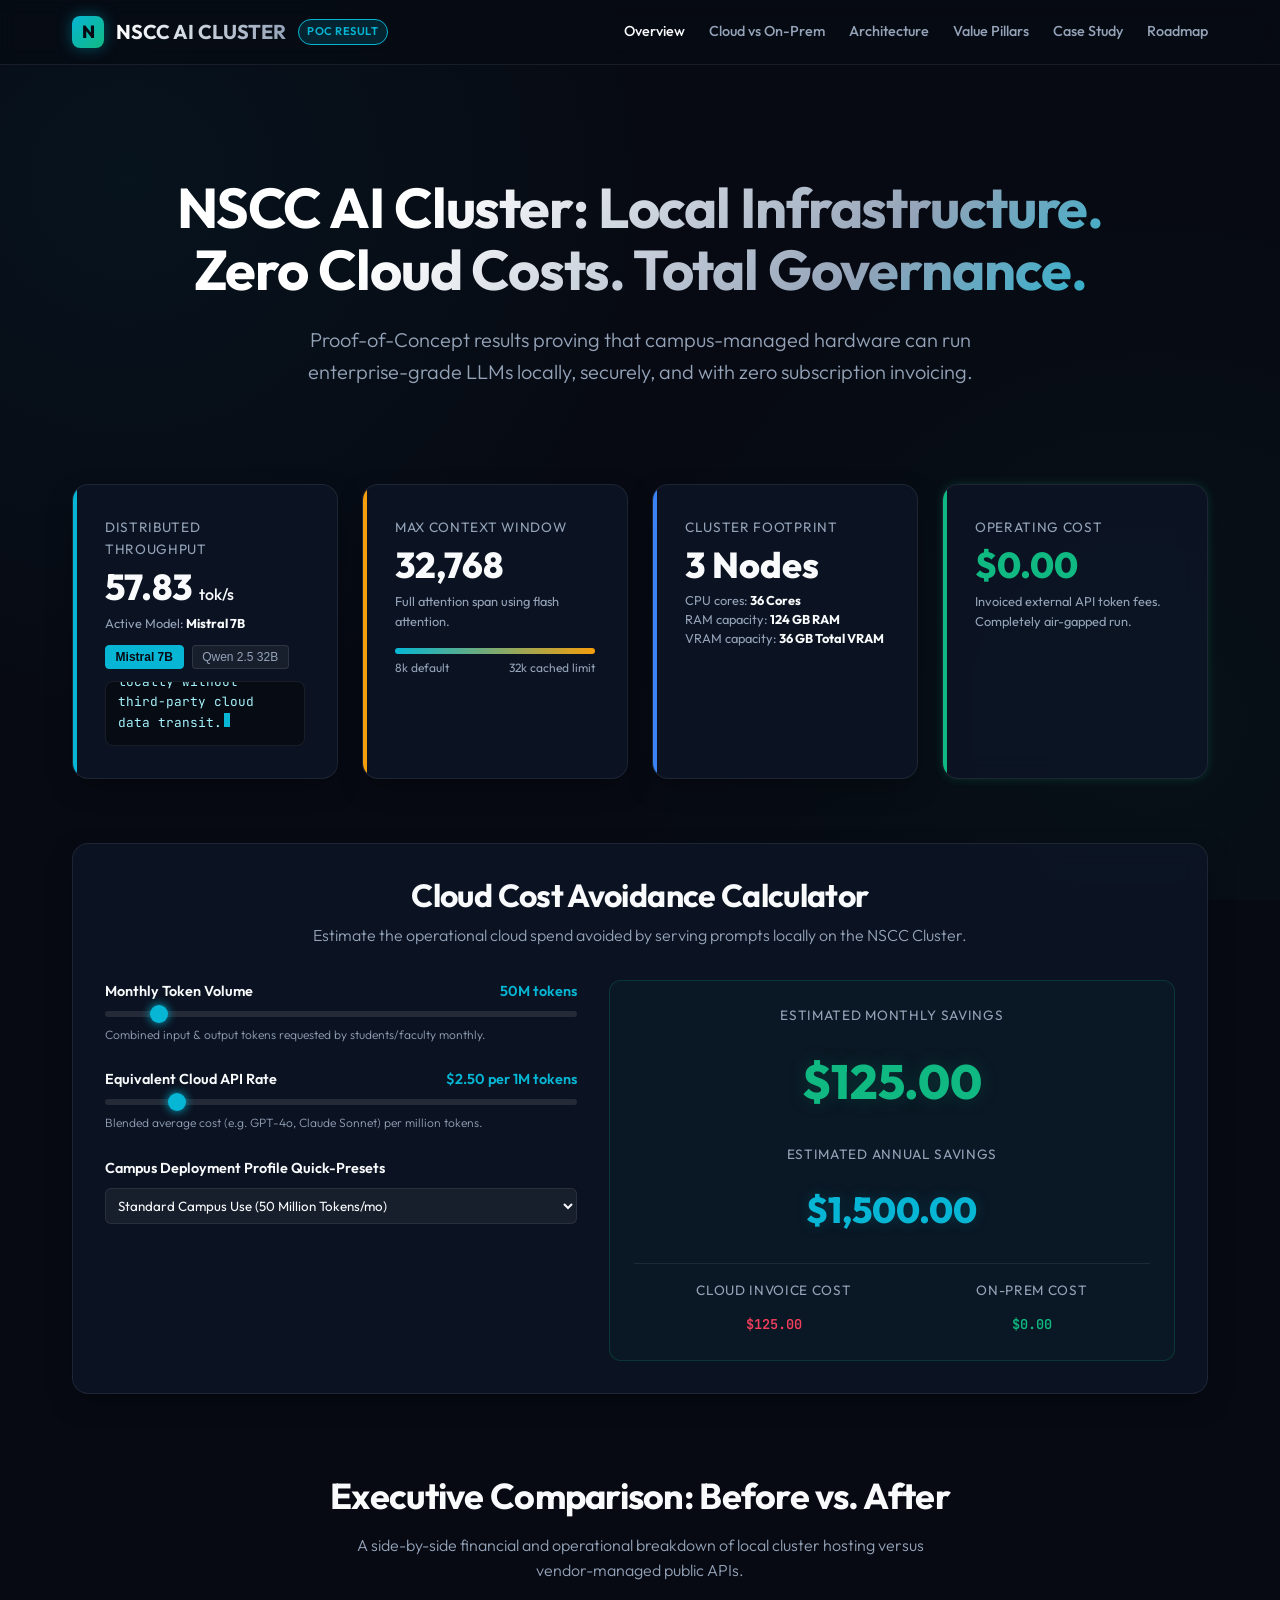
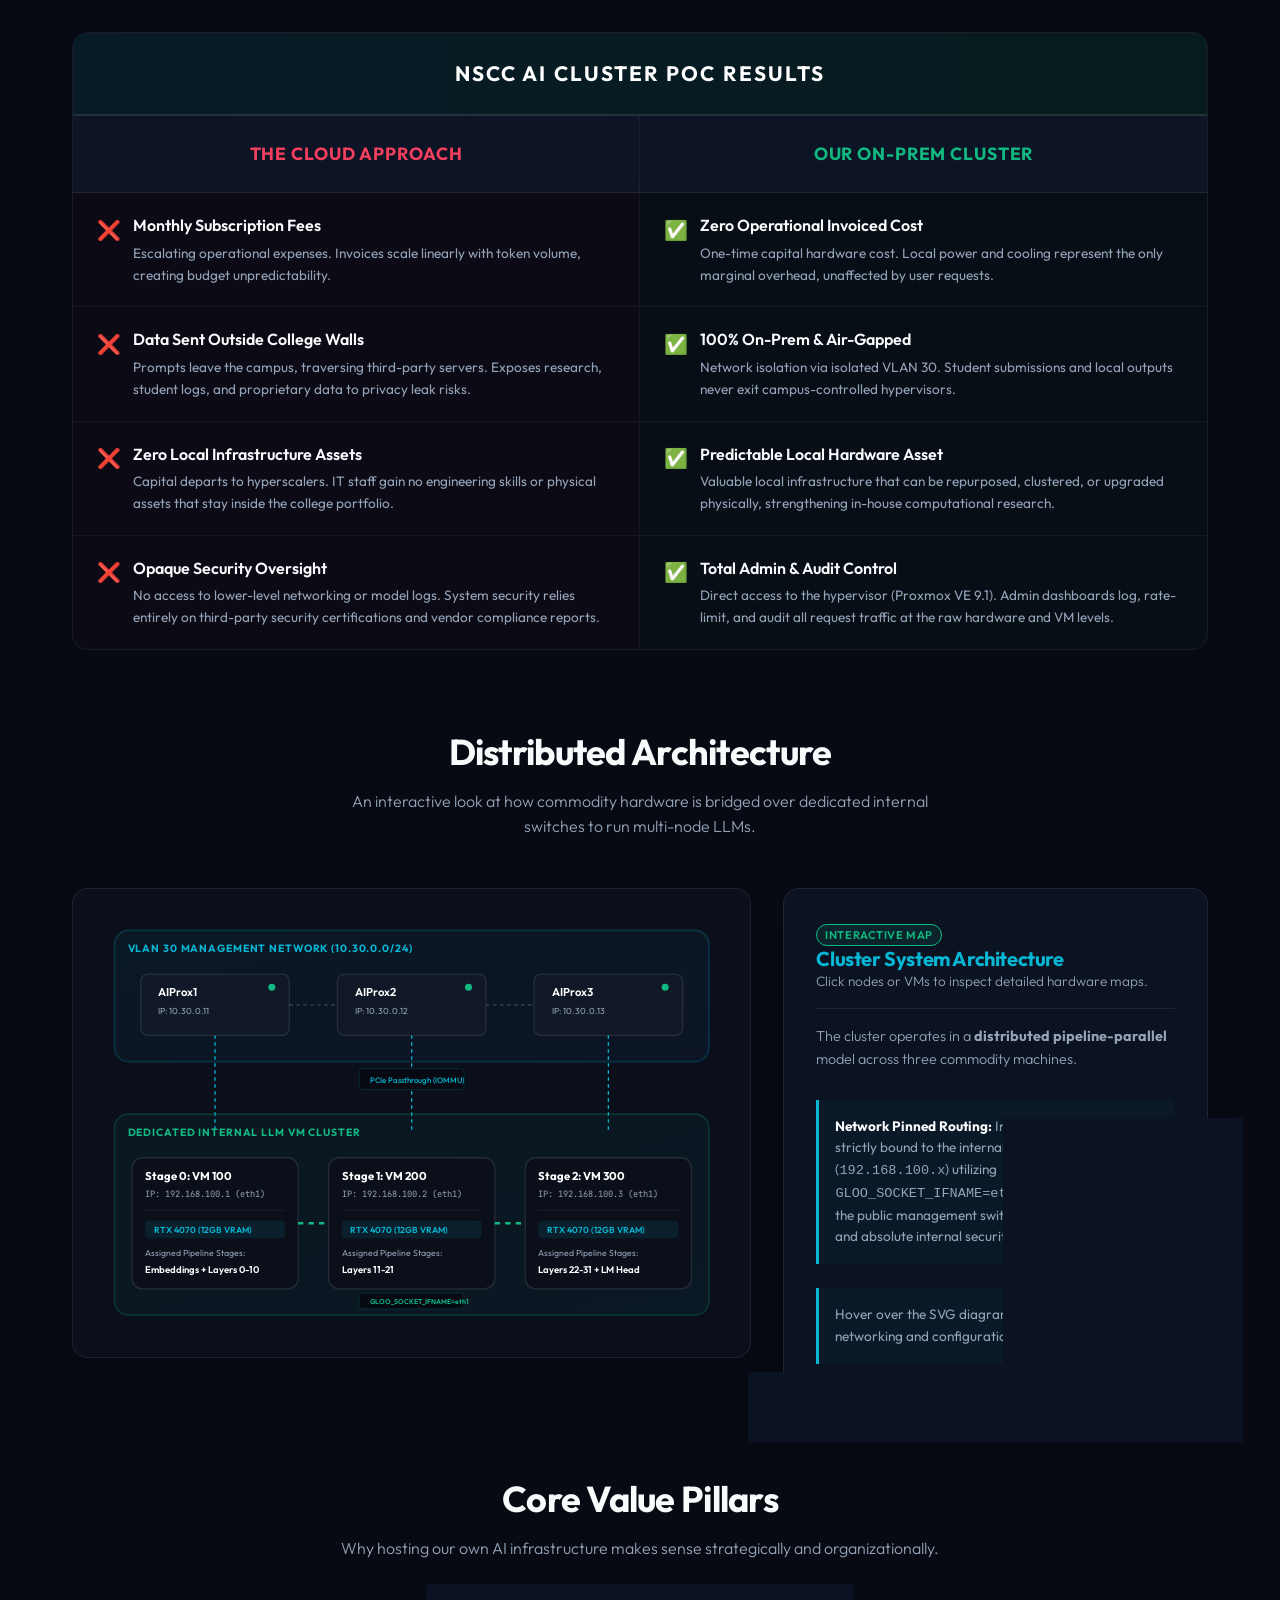
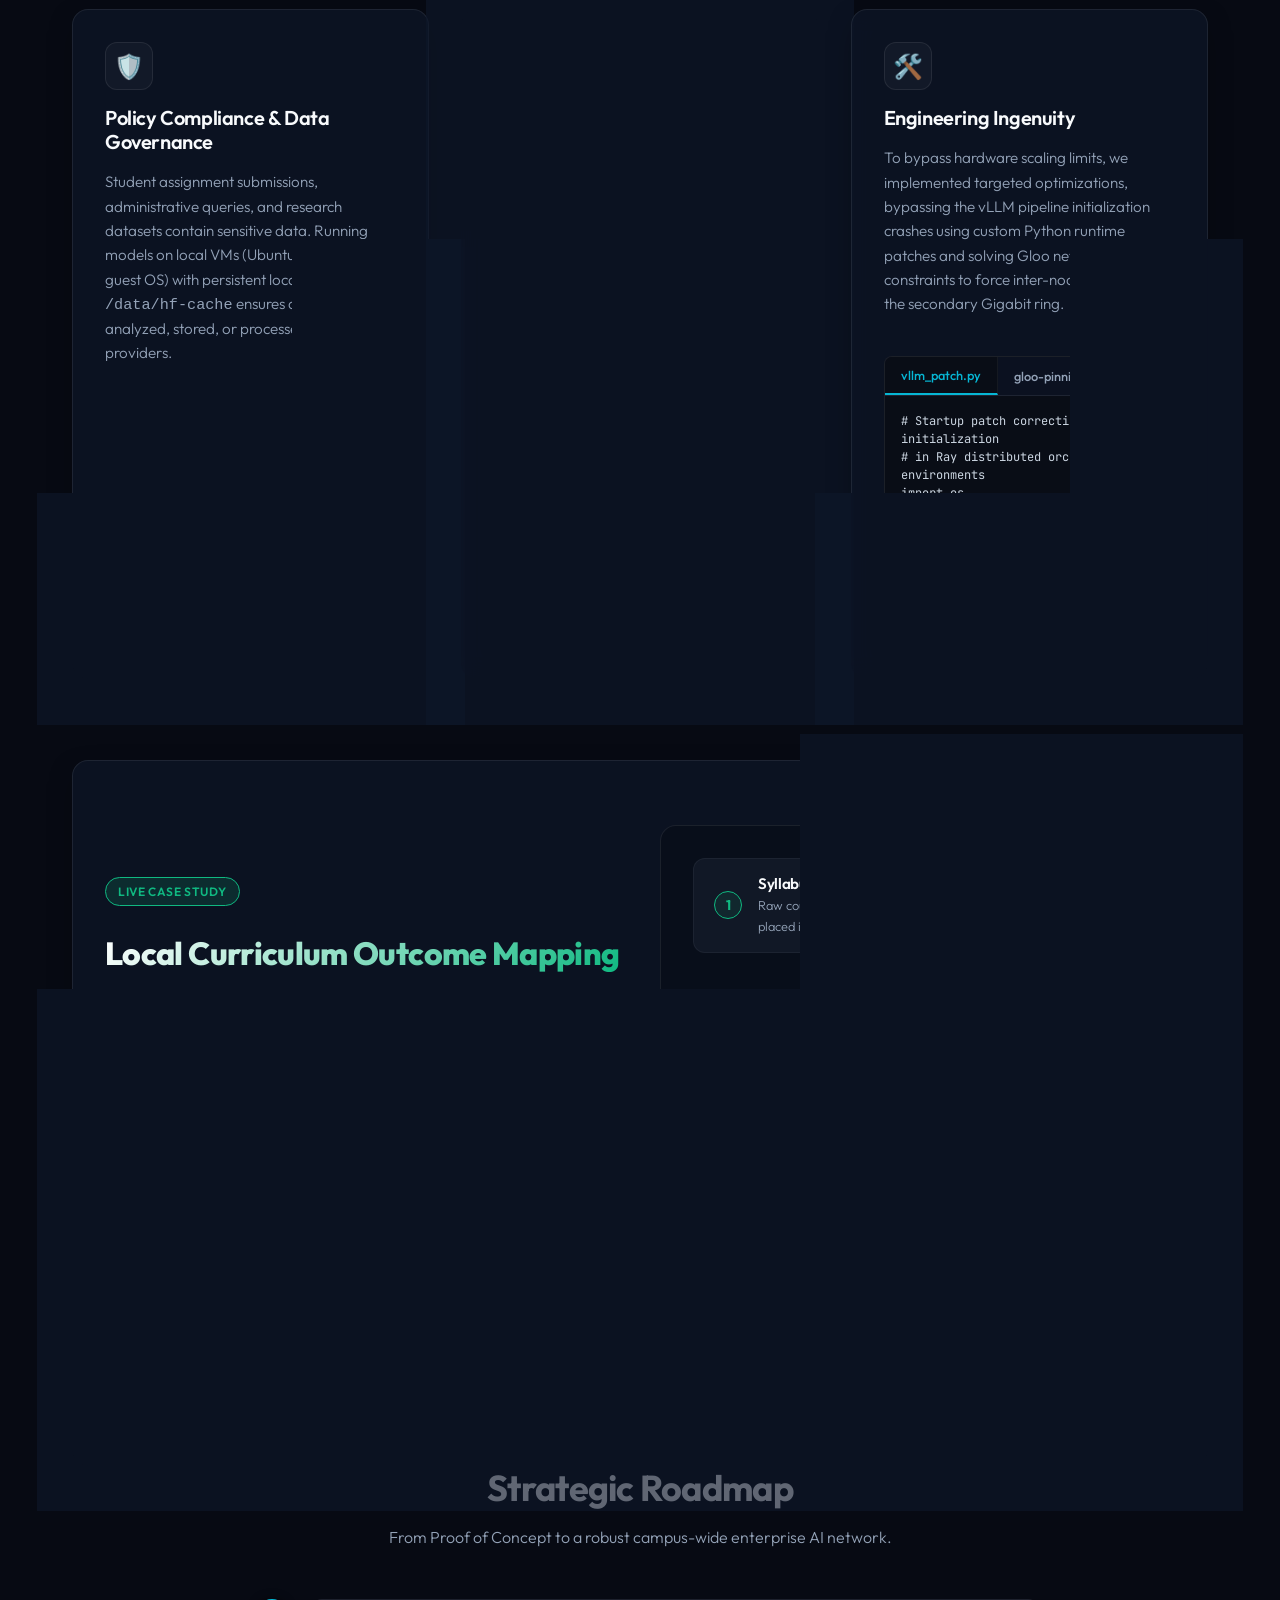
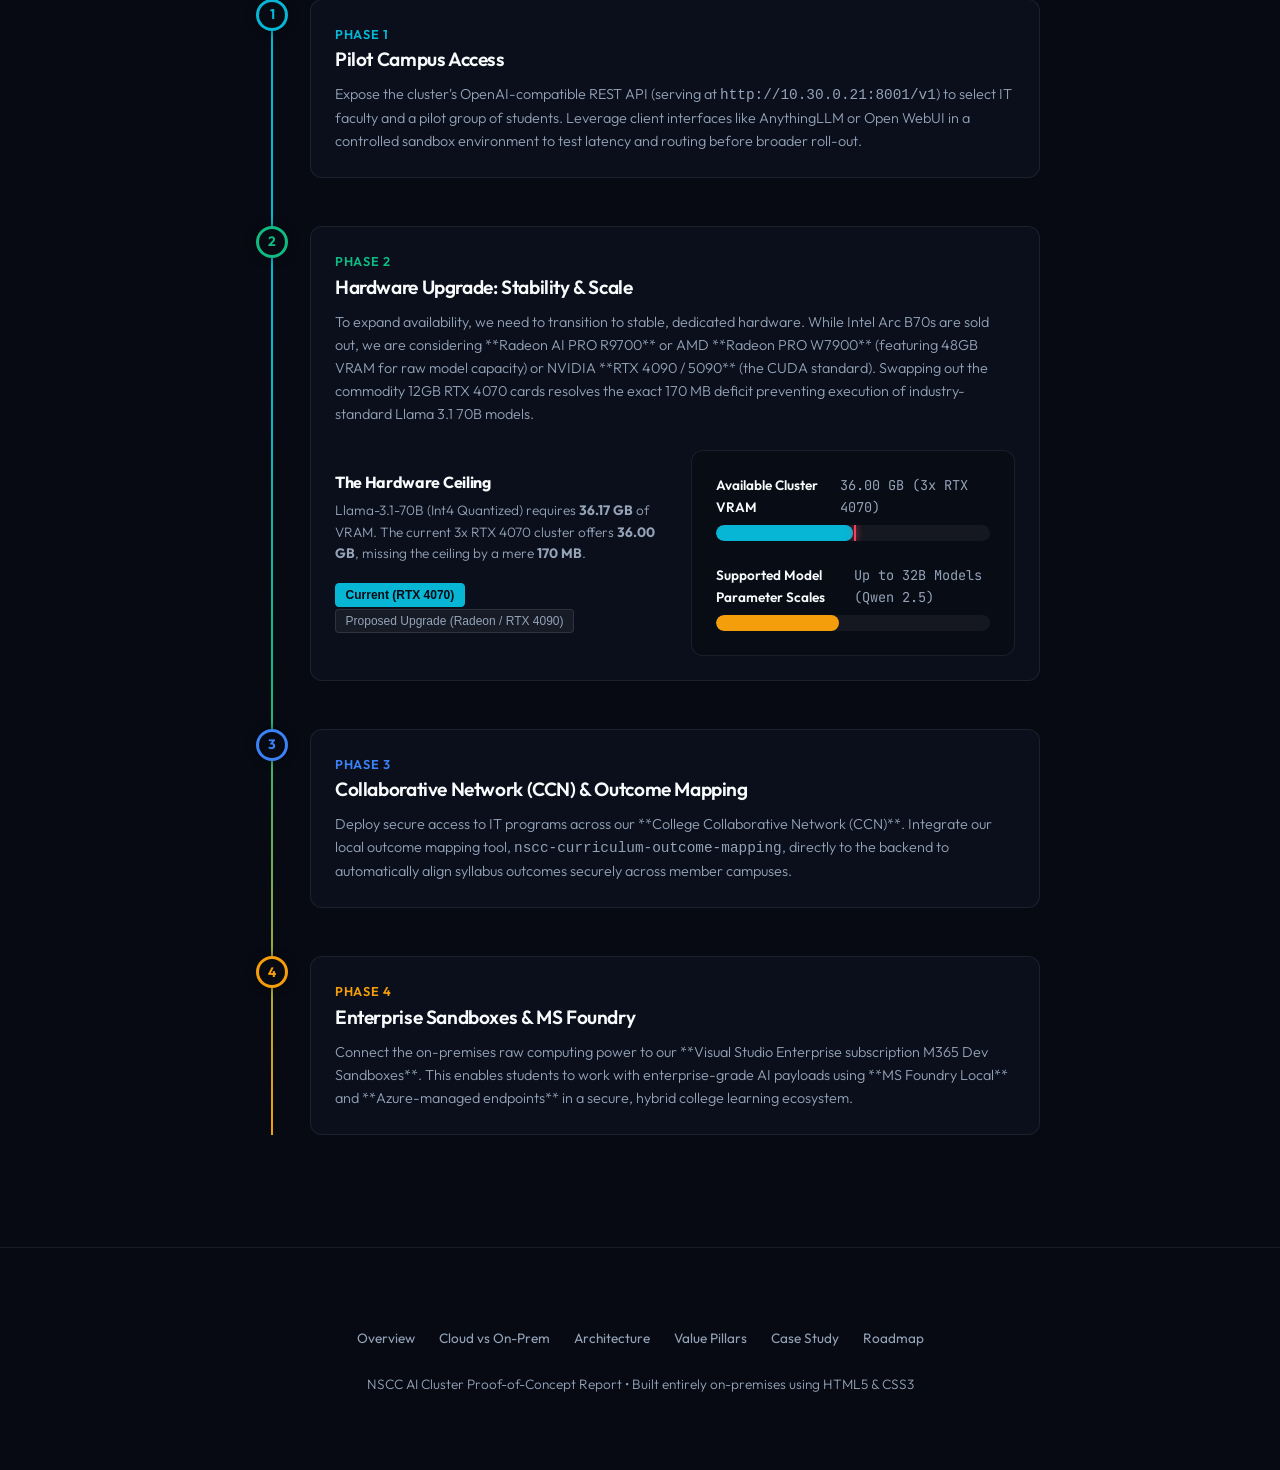
==== index.html @ 9a3d1e5b "feat: implement NSCC AI Cluster POC dashboard and curriculum outcomes case study" ====
<!DOCTYPE html>
<html lang="en">
<head>
  <meta charset="UTF-8">
  <meta name="viewport" content="width=device-width, initial-scale=1.0">
  <title>NSCC AI Cluster POC: Local Infrastructure. Zero Cloud Costs. Total Governance.</title>
  <meta name="description" content="Explore the Proof-of-Concept results of the NSCC AI Cluster. Read performance reports, cost savings analysis, interactive system architecture maps, and the strategic upgrade roadmap.">
  <link rel="stylesheet" href="style.css">
</head>
<body>

  <!-- Header -->
  <header>
    <div class="header-container">
      <div class="logo-area">
        <div class="logo-icon">N</div>
        <span class="logo-text">NSCC AI CLUSTER</span>
        <span class="badge-poc">POC Result</span>
      </div>
    <nav>
      <a href="#stats" class="active">Overview</a>
      <a href="#comparison">Cloud vs On-Prem</a>
      <a href="#architecture">Architecture</a>
      <a href="#pillars">Value Pillars</a>
      <a href="#case-study">Case Study</a>
      <a href="#roadmap">Roadmap</a>
    </nav>
    </div>
  </header>

  <div class="container">
    
    <!-- Hero Header -->
    <section class="hero">
      <h1>NSCC AI Cluster: Local Infrastructure. <br><span style="color: var(--color-primary);">Zero Cloud Costs. Total Governance.</span></h1>
      <p class="lead">Proof-of-Concept results proving that campus-managed hardware can run enterprise-grade LLMs locally, securely, and with zero subscription invoicing.</p>
    </section>

    <!-- KPI Dashboard -->
    <section id="stats" style="scroll-margin-top: 100px;">
      <div class="kpi-grid">
        
        <!-- Throughput KPI Card -->
        <div class="glass-card kpi-card" style="--card-accent: var(--color-primary);">
          <div class="kpi-label">Distributed Throughput</div>
          <div class="kpi-value" id="kpi-throughput-val">57.83 <span style="font-size: 1rem; font-weight: 500;">tok/s</span></div>
          <div class="kpi-sub">Active Model: <strong id="kpi-active-model">Mistral 7B</strong></div>
          <div class="kpi-throughput-toggle">
            <button class="toggle-btn active" id="btn-mistral" onclick="toggleThroughput('mistral')">Mistral 7B</button>
            <button class="toggle-btn" id="btn-qwen" onclick="toggleThroughput('qwen')">Qwen 2.5 32B</button>
          </div>
          <!-- Typing Ticker Simulator -->
          <div class="ticker-simulation" id="ticker-sim-box">
            <span id="ticker-text"></span><span class="ticker-cursor"></span>
          </div>
        </div>

        <!-- Context KPI Card -->
        <div class="glass-card kpi-card" style="--card-accent: var(--color-warning);">
          <div class="kpi-label">Max Context window</div>
          <div class="kpi-value">32,768</div>
          <div class="kpi-sub">Full attention span using flash attention.</div>
          <div style="margin-top: 1rem; height: 6px; background: rgba(255,255,255,0.05); border-radius: 99px; overflow: hidden; position: relative;">
            <div style="width: 100%; height: 100%; background: linear-gradient(90deg, var(--color-primary), var(--color-warning));"></div>
          </div>
          <div style="display: flex; justify-content: space-between; font-size: 0.75rem; color: var(--color-text-secondary); margin-top: 0.25rem;">
            <span>8k default</span>
            <span>32k cached limit</span>
          </div>
        </div>

        <!-- Footprint KPI Card -->
        <div class="glass-card kpi-card" style="--card-accent: #3b82f6;">
          <div class="kpi-label">Cluster Footprint</div>
          <div class="kpi-value">3 Nodes</div>
          <div class="kpi-sub" style="line-height: 1.5; margin-top: 0.5rem;">
            CPU cores: <strong>36 Cores</strong><br>
            RAM capacity: <strong>124 GB RAM</strong><br>
            VRAM capacity: <strong>36 GB Total VRAM</strong>
          </div>
        </div>

        <!-- Operating Cost Card -->
        <div class="glass-card kpi-card pulse-emerald" style="--card-accent: var(--color-success);">
          <div class="kpi-label">Operating Cost</div>
          <div class="kpi-value" style="color: var(--color-success);">$0.00</div>
          <div class="kpi-sub">Invoiced external API token fees. Completely air-gapped run.</div>
        </div>

      </div>

      <!-- Cost-Savings Calculator Panel -->
      <div class="glass-card savings-calculator">
        <div class="calculator-header">
          <h2>Cloud Cost Avoidance Calculator</h2>
          <p>Estimate the operational cloud spend avoided by serving prompts locally on the NSCC Cluster.</p>
        </div>
        <div class="calculator-grid">
          <div class="calculator-inputs">
            
            <div class="input-group">
              <label class="input-label" for="slider-tokens">
                <span>Monthly Token Volume</span>
                <span class="value-display" id="token-val-display">50M tokens</span>
              </label>
              <input type="range" class="slider-input" id="slider-tokens" min="1" max="500" value="50" oninput="calculateSavings()">
              <p style="font-size: 0.75rem; color: var(--color-text-secondary);">Combined input & output tokens requested by students/faculty monthly.</p>
            </div>

            <div class="input-group">
              <label class="input-label" for="slider-api-rate">
                <span>Equivalent Cloud API Rate</span>
                <span class="value-display" id="api-rate-display">$2.50 per 1M tokens</span>
              </label>
              <input type="range" class="slider-input" id="slider-api-rate" min="0.5" max="15.0" step="0.5" value="2.50" oninput="calculateSavings()">
              <p style="font-size: 0.75rem; color: var(--color-text-secondary);">Blended average cost (e.g. GPT-4o, Claude Sonnet) per million tokens.</p>
            </div>

            <div class="input-group">
              <label class="input-label" for="select-campus-scale">
                <span>Campus Deployment Profile Quick-Presets</span>
              </label>
              <select id="select-campus-scale" onchange="applyPreset(this.value)" style="background: rgba(255,255,255,0.05); color: var(--color-text-primary); border: var(--border-glass); padding: 0.5rem; border-radius: 6px; font-family: var(--font-sans); outline: none;">
                <option value="custom">-- Custom Settings --</option>
                <option value="small">Small Department (5 Million Tokens/mo)</option>
                <option value="medium" selected>Standard Campus Use (50 Million Tokens/mo)</option>
                <option value="large">Full College Integration (250 Million Tokens/mo)</option>
              </select>
            </div>

          </div>
          <div class="calculator-results">
            <span class="kpi-label">Estimated Monthly Savings</span>
            <div class="results-value" id="savings-monthly">$125.00</div>
            <span class="kpi-label" style="margin-top: 1rem;">Estimated Annual Savings</span>
            <div class="results-value" id="savings-annual" style="font-size: 2.25rem; color: var(--color-primary); text-shadow: 0 0 15px rgba(6, 182, 212, 0.2);">$1,500.00</div>
            
            <div class="results-compare">
              <div class="results-compare-col cloud">
                <span class="kpi-label">Cloud Invoice Cost</span>
                <span class="cost" id="compare-cloud-cost">$125.00</span>
              </div>
              <div class="results-compare-col onprem">
                <span class="kpi-label">On-Prem Cost</span>
                <span class="cost">$0.00</span>
              </div>
            </div>
          </div>
        </div>
      </div>
    </section>

    <!-- Cloud vs On-Prem Infographic -->
    <section id="comparison" style="margin-top: 5rem; scroll-margin-top: 100px;">
      <h2 class="section-title">Executive Comparison: Before vs. After</h2>
      <p class="section-subtitle">A side-by-side financial and operational breakdown of local cluster hosting versus vendor-managed public APIs.</p>
      
      <div class="infographic-wrapper">
        <table class="info-table">
          <thead>
            <tr>
              <th colspan="2" class="header-main">NSCC AI Cluster POC Results</th>
            </tr>
            <tr>
              <th class="col-cloud" style="color: var(--color-alert);">The Cloud Approach</th>
              <th class="col-onprem" style="color: var(--color-success);">Our On-Prem Cluster</th>
            </tr>
          </thead>
          <tbody>
            <tr>
              <td class="col-cloud">
                <div class="cell-content">
                  <div class="cell-icon" style="color: var(--color-alert);">❌</div>
                  <div>
                    <div class="cell-title">Monthly Subscription Fees</div>
                    <div class="cell-desc">Escalating operational expenses. Invoices scale linearly with token volume, creating budget unpredictability.</div>
                  </div>
                </div>
              </td>
              <td class="col-onprem">
                <div class="cell-content">
                  <div class="cell-icon" style="color: var(--color-success);">✅</div>
                  <div>
                    <div class="cell-title">Zero Operational Invoiced Cost</div>
                    <div class="cell-desc">One-time capital hardware cost. Local power and cooling represent the only marginal overhead, unaffected by user requests.</div>
                  </div>
                </div>
              </td>
            </tr>
            <tr>
              <td class="col-cloud">
                <div class="cell-content">
                  <div class="cell-icon" style="color: var(--color-alert);">❌</div>
                  <div>
                    <div class="cell-title">Data Sent Outside College Walls</div>
                    <div class="cell-desc">Prompts leave the campus, traversing third-party servers. Exposes research, student logs, and proprietary data to privacy leak risks.</div>
                  </div>
                </div>
              </td>
              <td class="col-onprem">
                <div class="cell-content">
                  <div class="cell-icon" style="color: var(--color-success);">✅</div>
                  <div>
                    <div class="cell-title">100% On-Prem & Air-Gapped</div>
                    <div class="cell-desc">Network isolation via isolated VLAN 30. Student submissions and local outputs never exit campus-controlled hypervisors.</div>
                  </div>
                </div>
              </td>
            </tr>
            <tr>
              <td class="col-cloud">
                <div class="cell-content">
                  <div class="cell-icon" style="color: var(--color-alert);">❌</div>
                  <div>
                    <div class="cell-title">Zero Local Infrastructure Assets</div>
                    <div class="cell-desc">Capital departs to hyperscalers. IT staff gain no engineering skills or physical assets that stay inside the college portfolio.</div>
                  </div>
                </div>
              </td>
              <td class="col-onprem">
                <div class="cell-content">
                  <div class="cell-icon" style="color: var(--color-success);">✅</div>
                  <div>
                    <div class="cell-title">Predictable Local Hardware Asset</div>
                    <div class="cell-desc">Valuable local infrastructure that can be repurposed, clustered, or upgraded physically, strengthening in-house computational research.</div>
                  </div>
                </div>
              </td>
            </tr>
            <tr>
              <td class="col-cloud">
                <div class="cell-content">
                  <div class="cell-icon" style="color: var(--color-alert);">❌</div>
                  <div>
                    <div class="cell-title">Opaque Security Oversight</div>
                    <div class="cell-desc">No access to lower-level networking or model logs. System security relies entirely on third-party security certifications and vendor compliance reports.</div>
                  </div>
                </div>
              </td>
              <td class="col-onprem">
                <div class="cell-content">
                  <div class="cell-icon" style="color: var(--color-success);">✅</div>
                  <div>
                    <div class="cell-title">Total Admin & Audit Control</div>
                    <div class="cell-desc">Direct access to the hypervisor (Proxmox VE 9.1). Admin dashboards log, rate-limit, and audit all request traffic at the raw hardware and VM levels.</div>
                  </div>
                </div>
              </td>
            </tr>
          </tbody>
        </table>
      </div>
    </section>

    <!-- Interactive Architecture Map -->
    <section id="architecture" style="scroll-margin-top: 100px;">
      <h2 class="section-title">Distributed Architecture</h2>
      <p class="section-subtitle">An interactive look at how commodity hardware is bridged over dedicated internal switches to run multi-node LLMs.</p>
      
      <div class="architecture-container">
        
        <!-- SVG Architecture Drawing -->
        <div class="architecture-map-box">
          <svg class="map-svg" viewBox="0 0 720 480" fill="none" xmlns="http://www.w3.org/2000/svg">
            <!-- Gradients & Shadows definitions -->
            <defs>
              <linearGradient id="grad-vlan" x1="0%" y1="0%" x2="100%" y2="100%">
                <stop offset="0%" stop-color="#06b6d4" stop-opacity="0.05" />
                <stop offset="100%" stop-color="#3b82f6" stop-opacity="0.05" />
              </linearGradient>
              <linearGradient id="grad-vms" x1="0%" y1="0%" x2="100%" y2="100%">
                <stop offset="0%" stop-color="#10b981" stop-opacity="0.05" />
                <stop offset="100%" stop-color="#06b6d4" stop-opacity="0.05" />
              </linearGradient>
            </defs>

            <!-- VLAN 30 Boundary -->
            <rect x="20" y="20" width="680" height="150" rx="16" fill="url(#grad-vlan)" stroke="rgba(6, 182, 212, 0.2)" stroke-width="2" />
            <text x="35" y="45" fill="var(--color-primary)" font-family="var(--font-sans)" font-weight="700" font-size="12" letter-spacing="1">VLAN 30 MANAGEMENT NETWORK (10.30.0.0/24)</text>

            <!-- Proxmox Nodes (AIProx1, 2, 3) -->
            <!-- AIProx1 -->
            <g class="svg-interactive" id="svg-node-1" onclick="selectArchItem('aiprox1')">
              <rect x="50" y="70" width="170" height="70" rx="8" fill="#111827" stroke="rgba(255,255,255,0.1)" stroke-width="1.5" />
              <text x="70" y="95" fill="#fff" font-family="var(--font-sans)" font-weight="600" font-size="13">AIProx1</text>
              <text x="70" y="115" fill="var(--color-text-secondary)" font-family="var(--font-sans)" font-size="10">IP: 10.30.0.11</text>
              <circle cx="200" cy="85" r="4" fill="var(--color-success)" />
            </g>
            <!-- AIProx2 -->
            <g class="svg-interactive" id="svg-node-2" onclick="selectArchItem('aiprox2')">
              <rect x="275" y="70" width="170" height="70" rx="8" fill="#111827" stroke="rgba(255,255,255,0.1)" stroke-width="1.5" />
              <text x="295" y="95" fill="#fff" font-family="var(--font-sans)" font-weight="600" font-size="13">AIProx2</text>
              <text x="295" y="115" fill="var(--color-text-secondary)" font-family="var(--font-sans)" font-size="10">IP: 10.30.0.12</text>
              <circle cx="425" cy="85" r="4" fill="var(--color-success)" />
            </g>
            <!-- AIProx3 -->
            <g class="svg-interactive" id="svg-node-3" onclick="selectArchItem('aiprox3')">
              <rect x="500" y="70" width="170" height="70" rx="8" fill="#111827" stroke="rgba(255,255,255,0.1)" stroke-width="1.5" />
              <text x="520" y="95" fill="#fff" font-family="var(--font-sans)" font-weight="600" font-size="13">AIProx3</text>
              <text x="520" y="115" fill="var(--color-text-secondary)" font-family="var(--font-sans)" font-size="10">IP: 10.30.0.13</text>
              <circle cx="650" cy="85" r="4" fill="var(--color-success)" />
            </g>

            <!-- Links between Management Nodes -->
            <path d="M 220 105 L 275 105" stroke="rgba(255,255,255,0.15)" stroke-width="2" stroke-dasharray="4" />
            <path d="M 445 105 L 500 105" stroke="rgba(255,255,255,0.15)" stroke-width="2" stroke-dasharray="4" />

            <!-- PCIe Passthrough arrows -->
            <path d="M 135 140 L 135 250" stroke="var(--color-primary)" stroke-width="1.5" stroke-dasharray="4" marker-end="url(#arrow)" />
            <path d="M 360 140 L 360 250" stroke="var(--color-primary)" stroke-width="1.5" stroke-dasharray="4" />
            <path d="M 585 140 L 585 250" stroke="var(--color-primary)" stroke-width="1.5" stroke-dasharray="4" />
            
            <!-- Connection Text (PCIe) -->
            <rect x="300" y="178" width="120" height="24" rx="4" fill="#070a13" stroke="rgba(6, 182, 212, 0.2)" />
            <text x="312" y="194" fill="var(--color-primary)" font-family="var(--font-sans)" font-weight="500" font-size="9">PCIe Passthrough (IOMMU)</text>

            <!-- VM Cluster Boundary -->
            <rect x="20" y="230" width="680" height="230" rx="16" fill="url(#grad-vms)" stroke="rgba(16, 185, 129, 0.2)" stroke-width="2" />
            <text x="35" y="255" fill="var(--color-success)" font-family="var(--font-sans)" font-weight="700" font-size="12" letter-spacing="1">DEDICATED INTERNAL LLM VM CLUSTER</text>

            <!-- VMs -->
            <!-- VM 100 -->
            <g class="svg-interactive" id="svg-vm-1" onclick="selectArchItem('vm100')">
              <rect x="40" y="280" width="190" height="150" rx="12" fill="#0b0f19" stroke="rgba(255,255,255,0.1)" stroke-width="1.5" />
              <text x="55" y="305" fill="#fff" font-family="var(--font-sans)" font-weight="700" font-size="13">Stage 0: VM 100</text>
              <text x="55" y="325" fill="var(--color-text-secondary)" font-family="var(--font-mono)" font-size="10">IP: 192.168.100.1 (eth1)</text>
              <line x1="55" y1="340" x2="215" y2="340" stroke="rgba(255,255,255,0.08)" />
              <rect x="55" y="352" width="160" height="20" rx="4" fill="rgba(6,182,212,0.1)" />
              <text x="65" y="366" fill="var(--color-primary)" font-family="var(--font-sans)" font-weight="600" font-size="10">RTX 4070 (12GB VRAM)</text>
              <text x="55" y="392" fill="var(--color-text-secondary)" font-family="var(--font-sans)" font-size="10">Assigned Pipeline Stages:</text>
              <text x="55" y="412" fill="#fff" font-family="var(--font-sans)" font-weight="600" font-size="11">Embeddings + Layers 0-10</text>
            </g>

            <!-- VM 200 -->
            <g class="svg-interactive" id="svg-vm-2" onclick="selectArchItem('vm200')">
              <rect x="265" y="280" width="190" height="150" rx="12" fill="#0b0f19" stroke="rgba(255,255,255,0.1)" stroke-width="1.5" />
              <text x="280" y="305" fill="#fff" font-family="var(--font-sans)" font-weight="700" font-size="13">Stage 1: VM 200</text>
              <text x="280" y="325" fill="var(--color-text-secondary)" font-family="var(--font-mono)" font-size="10">IP: 192.168.100.2 (eth1)</text>
              <line x1="280" y1="340" x2="440" y2="340" stroke="rgba(255,255,255,0.08)" />
              <rect x="280" y="352" width="160" height="20" rx="4" fill="rgba(6,182,212,0.1)" />
              <text x="290" y="366" fill="var(--color-primary)" font-family="var(--font-sans)" font-weight="600" font-size="10">RTX 4070 (12GB VRAM)</text>
              <text x="280" y="392" fill="var(--color-text-secondary)" font-family="var(--font-sans)" font-size="10">Assigned Pipeline Stages:</text>
              <text x="280" y="412" fill="#fff" font-family="var(--font-sans)" font-weight="600" font-size="11">Layers 11-21</text>
            </g>

            <!-- VM 300 -->
            <g class="svg-interactive" id="svg-vm-3" onclick="selectArchItem('vm300')">
              <rect x="490" y="280" width="190" height="150" rx="12" fill="#0b0f19" stroke="rgba(255,255,255,0.1)" stroke-width="1.5" />
              <text x="505" y="305" fill="#fff" font-family="var(--font-sans)" font-weight="700" font-size="13">Stage 2: VM 300</text>
              <text x="505" y="325" fill="var(--color-text-secondary)" font-family="var(--font-mono)" font-size="10">IP: 192.168.100.3 (eth1)</text>
              <line x1="505" y1="340" x2="665" y2="340" stroke="rgba(255,255,255,0.08)" />
              <rect x="505" y="352" width="160" height="20" rx="4" fill="rgba(6,182,212,0.1)" />
              <text x="515" y="366" fill="var(--color-primary)" font-family="var(--font-sans)" font-weight="600" font-size="10">RTX 4070 (12GB VRAM)</text>
              <text x="505" y="392" fill="var(--color-text-secondary)" font-family="var(--font-sans)" font-size="10">Assigned Pipeline Stages:</text>
              <text x="505" y="412" fill="#fff" font-family="var(--font-sans)" font-weight="600" font-size="11">Layers 22-31 + LM Head</text>
            </g>

            <!-- Inter-VM communication link -->
            <path id="gloo-link-1" d="M 230 355 L 265 355" stroke="var(--color-success)" stroke-width="3" stroke-dasharray="5" class="svg-link-active" />
            <path id="gloo-link-2" d="M 455 355 L 490 355" stroke="var(--color-success)" stroke-width="3" stroke-dasharray="5" class="svg-link-active" />
            
            <!-- Pinning Marker label -->
            <rect x="300" y="435" width="120" height="18" rx="4" fill="#070a13" stroke="rgba(16, 185, 129, 0.2)" />
            <text x="312" y="447" fill="var(--color-success)" font-family="var(--font-sans)" font-weight="600" font-size="8">GLOO_SOCKET_IFNAME=eth1</text>
          </svg>
        </div>

        <!-- Node Details Pane -->
        <div class="glass-card architecture-info-pane">
          <div class="info-pane-details">
            <div class="info-pane-header">
              <span id="active-item-badge" class="badge-poc" style="background: rgba(16, 185, 129, 0.1); border-color: var(--color-success); color: var(--color-success);">Interactive Map</span>
              <h3 class="info-pane-title" id="arch-detail-title">Cluster System Architecture</h3>
              <p class="info-pane-subtitle" id="arch-detail-subtitle">Click nodes or VMs to inspect detailed hardware maps.</p>
            </div>
            
            <div class="info-pane-specs" id="arch-specs-default">
              <p>The cluster operates in a <strong>distributed pipeline-parallel</strong> model across three commodity machines.</p>
              <div class="architecture-callout" style="margin-top: 1rem;">
                <strong>Network Pinned Routing:</strong> Inter-node tensors are strictly bound to the internal VM-to-VM interface (<code>192.168.100.x</code>) utilizing <code>GLOO_SOCKET_IFNAME=eth1</code>. Traffic never crosses the public management switch, guaranteeing speed and absolute internal security.
              </div>
            </div>

            <div class="info-pane-specs" id="arch-specs-custom" style="display: none;">
              <!-- Dynamically populated -->
            </div>
          </div>
          
          <div class="architecture-callout" id="pane-bottom-callout">
            Hover over the SVG diagram elements to inspect networking and configuration bindings.
          </div>
        </div>

      </div>
    </section>

    <!-- Value Pillars Section -->
    <section id="pillars" style="scroll-margin-top: 100px;">
      <h2 class="section-title">Core Value Pillars</h2>
      <p class="section-subtitle">Why hosting our own AI infrastructure makes sense strategically and organizationally.</p>
      
      <div class="pillars-grid">
        
        <!-- Pillar 1 -->
        <div class="glass-card pillar-card compliance">
          <div class="pillar-icon">🛡️</div>
          <h3 class="pillar-title">Policy Compliance & Data Governance</h3>
          <p class="pillar-desc">
            Student assignment submissions, administrative queries, and research datasets contain sensitive data. Running models on local VMs (Ubuntu 24.04 LTS guest OS) with persistent local caching at <code>/data/hf-cache</code> ensures data is never analyzed, stored, or processed by external providers.
          </p>
          <div style="font-size: 0.8rem; font-family: var(--font-mono); color: var(--color-text-secondary); background: rgba(255,255,255,0.02); padding: 0.5rem; border-radius: 4px;">
            VLAN 30 (10.30.0.0/24) Isolation
          </div>
        </div>

        <!-- Pillar 2 -->
        <div class="glass-card pillar-card admin">
          <div class="pillar-icon">⚙️</div>
          <h3 class="pillar-title">Administration & Oversight</h3>
          <p class="pillar-desc">
            Commercial APIs are opaque. Because we control the hypervisor layer via Proxmox VE 9.1, the IT department retains total visibility. We can dynamically reallocate CPU/RAM resources, monitor real-time network flow, set query rate thresholds, and inspect application access logs without relying on third-party SaaS vendors.
          </p>
          <div style="font-size: 0.8rem; font-family: var(--font-mono); color: var(--color-text-secondary); background: rgba(255,255,255,0.02); padding: 0.5rem; border-radius: 4px;">
            Proxmox VE 9.1 Hypervisor Control
          </div>
        </div>

        <!-- Pillar 3 -->
        <div class="glass-card pillar-card ingenuity">
          <div class="pillar-icon">🛠️</div>
          <h3 class="pillar-title">Engineering Ingenuity</h3>
          <p class="pillar-desc">
            To bypass hardware scaling limits, we implemented targeted optimizations, bypassing the vLLM pipeline initialization crashes using custom Python runtime patches and solving Gloo network constraints to force inter-node traffic onto the secondary Gigabit ring.
          </p>
          
          <!-- Code Tabs -->
          <div class="code-tab-container">
            <div class="code-tab-headers">
              <button class="code-tab-btn active" onclick="switchCodeTab(this, 'vllm')">vllm_patch.py</button>
              <button class="code-tab-btn" onclick="switchCodeTab(this, 'gloo')">gloo-pinning.sh</button>
            </div>
            <div class="code-tab-body">
              <pre class="code-pre" id="code-content-vllm"># Startup patch correcting pipeline initialization
# in Ray distributed orchestration environments
import os
import vllm.engine.ray_utils as ray_utils

# Patch ray GPU mapping bug during node handshake
def patched_init_workers(*args, **kwargs):
    os.environ["RAY_EXPERIMENTAL_NOSET_CUDA_VISIBLE_DEVICES"] = "0"
    return original_init(*args, **kwargs)

original_init = ray_utils.initialize_workers
ray_utils.initialize_workers = patched_init_workers</pre>
              <pre class="code-pre" id="code-content-gloo" style="display: none;"># Pinned network interface configurations
# Prevents Gloo from attempting routing over public management gateway
export GLOO_SOCKET_IFNAME=eth1
export TP_SOCKET_IFNAME=eth1
export NCCL_SOCKET_IFNAME=eth1

# Launch Ray Worker bound to specific node IP
ray start --address='192.168.100.1:6379' \
          --node-ip-address='192.168.100.2' \
          --block</pre>
            </div>
          </div>

        </div>

      </div>
    </section>

    <!-- Case Study Section -->
    <section id="case-study" style="margin-top: 5rem; scroll-margin-top: 100px;">
      <div class="glass-card">
        <div class="case-study-grid">
          <div class="case-study-content">
            <span class="case-study-badge">Live Case Study</span>
            <h2 class="case-study-title">Local Curriculum Outcome Mapping</h2>
            <p>Traditionally, aligning Course Learning Outcomes (LOs) to overall Program Outcomes (POs) is a manual, labor-intensive audit process requiring hours of faculty review. To automate this, we built a fully local curriculum mapping pipeline.</p>
            <p>The pipeline ingests raw course syllabus PDFs, extracts structural text into JSON format, and calls the NSCC AI Cluster REST API directly. Using the cluster's Qwen 2.5 32B model, it analyzes alignment logic and builds a comprehensive mapping matrix. The pipeline then auto-generates a formatted Microsoft Word report (<code>LO_PO_Alignment_Report.docx</code>) complete with analysis charts—running entirely on-premise with zero external data exposure.</p>
            
            <div class="github-btn-wrap">
              <a href="https://github.com/redmondmj/nscc-curriculum-outcome-mapping" target="_blank" class="github-btn">
                <svg viewBox="0 0 24 24" xmlns="http://www.w3.org/2000/svg">
                  <path d="M12 0c-6.626 0-12 5.373-12 12 0 5.302 3.438 9.8 8.207 11.387.599.111.793-.261.793-.577v-2.234c-3.338.726-4.033-1.416-4.033-1.416-.546-1.387-1.333-1.756-1.333-1.756-1.089-.745.083-.729.083-.729 1.205.084 1.839 1.237 1.839 1.237 1.07 1.834 2.807 1.304 3.492.997.107-.775.418-1.305.762-1.604-2.665-.305-5.467-1.334-5.467-5.931 0-1.311.469-2.381 1.236-3.221-.124-.303-.535-1.524.117-3.176 0 0 1.008-.322 3.301 1.23.957-.266 1.983-.399 3.003-.404 1.02.005 2.047.138 3.006.404 2.291-1.552 3.297-1.23 3.297-1.23.653 1.653.242 2.874.118 3.176.77.84 1.235 1.911 1.235 3.221 0 4.609-2.807 5.624-5.479 5.921.43.372.823 1.102.823 2.222v3.293c0 .319.192.694.801.576 4.765-1.589 8.199-6.086 8.199-11.386 0-6.627-5.373-12-12-12z"/>
                </svg>
                View Repository on GitHub
              </a>
            </div>
          </div>
          
          <div class="flowchart-wrapper">
            <div class="flowchart-step-card">
              <div class="flowchart-step-number">1</div>
              <div class="flowchart-step-info">
                <h4 class="flowchart-step-title">Syllabus PDF Ingestion</h4>
                <p class="flowchart-step-desc">Raw course syllabus and program outcome documents are placed in local directories.</p>
              </div>
            </div>
            
            <div class="flowchart-connector">↓</div>
            
            <div class="flowchart-step-card">
              <div class="flowchart-step-number">2</div>
              <div class="flowchart-step-info">
                <h4 class="flowchart-step-title">Text Extraction (extract_curriculum.py)</h4>
                <p class="flowchart-step-desc">Extracts text and saves to structured JSON (<code>curriculum_extracted.json</code>) format.</p>
              </div>
            </div>
            
            <div class="flowchart-connector">↓</div>
            
            <div class="flowchart-step-card">
              <div class="flowchart-step-number">3</div>
              <div class="flowchart-step-info">
                <h4 class="flowchart-step-title">Inference & Alignment (llm_align.py)</h4>
                <p class="flowchart-step-desc">Queries the local AI Cluster API to run mapping logic and save output matrix.</p>
              </div>
            </div>
            
            <div class="flowchart-connector">↓</div>
            
            <div class="flowchart-step-card">
              <div class="flowchart-step-number">4</div>
              <div class="flowchart-step-info">
                <h4 class="flowchart-step-title">Report & Visuals (generate_report.py)</h4>
                <p class="flowchart-step-desc">Generates a formatted MS Word <code>.docx</code> report and charts locally via Python.</p>
              </div>
            </div>
          </div>
        </div>
      </div>
    </section>

    <!-- Strategic Roadmap Timeline -->
    <section id="roadmap" style="scroll-margin-top: 100px;">
      <h2 class="section-title">Strategic Roadmap</h2>
      <p class="section-subtitle">From Proof of Concept to a robust campus-wide enterprise AI network.</p>
      
      <div class="timeline-wrapper">
        <div class="timeline">
          
          <!-- Phase 1 -->
          <div class="timeline-item phase1">
            <div class="timeline-marker">1</div>
            <div class="timeline-content">
              <div class="timeline-phase">Phase 1</div>
              <h3 class="timeline-title">Pilot Campus Access</h3>
              <p class="timeline-desc">
                Expose the cluster's OpenAI-compatible REST API (serving at <code>http://10.30.0.21:8001/v1</code>) to select IT faculty and a pilot group of students. Leverage client interfaces like AnythingLLM or Open WebUI in a controlled sandbox environment to test latency and routing before broader roll-out.
              </p>
            </div>
          </div>

          <!-- Phase 2 -->
          <div class="timeline-item phase2">
            <div class="timeline-marker">2</div>
            <div class="timeline-content">
              <div class="timeline-phase">Phase 2</div>
              <h3 class="timeline-title">Hardware Upgrade: Stability & Scale</h3>
              <p class="timeline-desc">
                To expand availability, we need to transition to stable, dedicated hardware. While Intel Arc B70s are sold out, we are considering **Radeon AI PRO R9700** or AMD **Radeon PRO W7900** (featuring 48GB VRAM for raw model capacity) or NVIDIA **RTX 4090 / 5090** (the CUDA standard). Swapping out the commodity 12GB RTX 4070 cards resolves the exact 170 MB deficit preventing execution of industry-standard Llama 3.1 70B models.
              </p>
              
              <!-- Interactive Hardware Pitch comparison tool -->
              <div class="hardware-pitch-container">
                <div>
                  <h4 style="margin-bottom: 0.5rem; font-size: 1rem;">The Hardware Ceiling</h4>
                  <p style="font-size: 0.85rem; margin-bottom: 1rem;">Llama-3.1-70B (Int4 Quantized) requires <strong>36.17 GB</strong> of VRAM. The current 3x RTX 4070 cluster offers <strong>36.00 GB</strong>, missing the ceiling by a mere <strong>170 MB</strong>.</p>
                  <button class="toggle-btn active" id="btn-chart-4070" onclick="updateHardwareChart('rtx4070')">Current (RTX 4070)</button>
                  <button class="toggle-btn" id="btn-chart-4090" onclick="updateHardwareChart('rtx4090')">Proposed Upgrade (Radeon / RTX 4090)</button>
                </div>
                
                <div class="hardware-bar-chart">
                  <div class="bar-chart-row">
                    <div class="bar-label-group">
                      <span class="bar-label">Available Cluster VRAM</span>
                      <span class="bar-val" id="chart-vram-avail">36.00 GB</span>
                    </div>
                    <div class="bar-track">
                      <div class="bar-fill" id="fill-vram-avail" style="--fill-color: var(--color-primary); width: 50%;"></div>
                      <!-- The 70B ceiling marker -->
                      <div class="bar-marker" id="bar-70b-marker" style="left: 50.2%;"></div>
                      <div class="bar-marker-label" id="bar-70b-label" style="left: 50.2%;">70B Limit (36.17 GB)</div>
                    </div>
                  </div>

                  <div class="bar-chart-row" style="margin-top: 1.5rem;">
                    <div class="bar-label-group">
                      <span class="bar-label">Supported Model Parameter Scales</span>
                      <span class="bar-val" id="chart-model-limit">Up to 32B Models</span>
                    </div>
                    <div class="bar-track">
                      <div class="bar-fill" id="fill-param-limit" style="--fill-color: var(--color-success); width: 45%;"></div>
                    </div>
                  </div>
                </div>
              </div>

            </div>
          </div>

          <!-- Phase 3 -->
          <div class="timeline-item phase3">
            <div class="timeline-marker">3</div>
            <div class="timeline-content">
              <div class="timeline-phase">Phase 3</div>
              <h3 class="timeline-title">Collaborative Network (CCN) & Outcome Mapping</h3>
              <p class="timeline-desc">
                Deploy secure access to IT programs across our **College Collaborative Network (CCN)**. Integrate our local outcome mapping tool, <code>nscc-curriculum-outcome-mapping</code>, directly to the backend to automatically align syllabus outcomes securely across member campuses.
              </p>
            </div>
          </div>

          <!-- Phase 4 -->
          <div class="timeline-item phase4">
            <div class="timeline-marker">4</div>
            <div class="timeline-content">
              <div class="timeline-phase">Phase 4</div>
              <h3 class="timeline-title">Enterprise Sandboxes & MS Foundry</h3>
              <p class="timeline-desc">
                Connect the on-premises raw computing power to our **Visual Studio Enterprise subscription M365 Dev Sandboxes**. This enables students to work with enterprise-grade AI payloads using **MS Foundry Local** and **Azure-managed endpoints** in a secure, hybrid college learning ecosystem.
              </p>
            </div>
          </div>

        </div>
      </div>
    </section>

  </div>

  <!-- Footer -->
  <footer>
    <div class="container">
      <div class="footer-links">
        <a href="#stats">Overview</a>
        <a href="#comparison">Cloud vs On-Prem</a>
        <a href="#architecture">Architecture</a>
        <a href="#pillars">Value Pillars</a>
        <a href="#case-study">Case Study</a>
        <a href="#roadmap">Roadmap</a>
      </div>
      <p style="margin-top: 1.5rem;">NSCC AI Cluster Proof-of-Concept Report &bull; Built entirely on-premises using HTML5 &amp; CSS3</p>
    </div>
  </footer>

  <script src="app.js"></script>
</body>
</html>
---- style.css ----
/* ==========================================================================
   NSCC AI Cluster POC - Premium Style System
   ========================================================================== */

/* Google Fonts Import */
@import url('https://fonts.googleapis.com/css2?family=Outfit:wght@300;400;500;600;700;800&family=JetBrains+Mono:wght@400;500;600&display=swap');

:root {
  /* Color Palette */
  --color-bg-base: #070a13;
  --color-bg-surface: #0f172a;
  --color-bg-card: rgba(15, 23, 42, 0.65);
  --color-bg-card-hover: rgba(30, 41, 59, 0.8);
  
  --color-primary: #06b6d4;      /* Cyan - Tech & Internal Net */
  --color-primary-rgb: 6, 182, 212;
  --color-success: #10b981;      /* Emerald - On-Prem Wins & Savings */
  --color-success-rgb: 16, 185, 129;
  --color-alert: #f43f5e;        /* Rose - Cloud Costs & Risks */
  --color-alert-rgb: 244, 63, 94;
  --color-warning: #f59e0b;      /* Amber - Roadmap / Upgrades */
  --color-warning-rgb: 245, 158, 11;
  
  --color-text-primary: #f8fafc;
  --color-text-secondary: #94a3b8;
  --color-text-muted: #475569;
  
  --border-glass: 1px solid rgba(255, 255, 255, 0.08);
  --border-glass-glow: 1px solid rgba(6, 182, 212, 0.3);
  
  --shadow-neon-primary: 0 0 20px rgba(6, 182, 212, 0.15);
  --shadow-neon-success: 0 0 20px rgba(16, 185, 129, 0.15);
  
  --font-sans: 'Outfit', sans-serif;
  --font-mono: 'JetBrains Mono', monospace;
  
  --transition-smooth: all 0.3s cubic-bezier(0.4, 0, 0.2, 1);
}

/* Base Reset & Styling */
* {
  box-sizing: border-box;
  margin: 0;
  padding: 0;
}

html {
  scroll-behavior: smooth;
  font-size: 16px;
  background-color: var(--color-bg-base);
  color: var(--color-text-primary);
  font-family: var(--font-sans);
  overflow-x: hidden;
}

body {
  min-height: 100vh;
  position: relative;
  background-image: 
    radial-gradient(circle at 10% 20%, rgba(6, 182, 212, 0.05) 0%, transparent 40%),
    radial-gradient(circle at 90% 80%, rgba(16, 185, 129, 0.04) 0%, transparent 40%);
  background-attachment: fixed;
  line-height: 1.6;
}

/* Custom Scrollbar */
::-webkit-scrollbar {
  width: 8px;
  height: 8px;
}
::-webkit-scrollbar-track {
  background: var(--color-bg-base);
}
::-webkit-scrollbar-thumb {
  background: var(--color-text-muted);
  border-radius: 4px;
}
::-webkit-scrollbar-thumb:hover {
  background: var(--color-primary);
}

/* Typography & Layout Utilities */
h1, h2, h3, h4, h5, h6 {
  font-weight: 700;
  letter-spacing: -0.02em;
  line-height: 1.2;
}

p {
  color: var(--color-text-secondary);
  font-weight: 300;
}

a {
  color: var(--color-primary);
  text-decoration: none;
  transition: var(--transition-smooth);
}
a:hover {
  filter: brightness(1.2);
}

.container {
  max-width: 1200px;
  margin: 0 auto;
  padding: 2rem;
}

/* Glassmorphism Card Style */
.glass-card {
  background: var(--color-bg-card);
  backdrop-filter: blur(12px);
  -webkit-backdrop-filter: blur(12px);
  border: var(--border-glass);
  border-radius: 16px;
  padding: 2rem;
  box-shadow: 0 10px 30px -10px rgba(0, 0, 0, 0.5);
  transition: var(--transition-smooth);
}
.glass-card:hover {
  transform: translateY(-4px);
  border-color: rgba(255, 255, 255, 0.15);
  box-shadow: 0 20px 40px -15px rgba(0, 0, 0, 0.7);
}

/* Header Section */
header {
  border-bottom: var(--border-glass);
  background: rgba(7, 10, 19, 0.7);
  backdrop-filter: blur(10px);
  position: sticky;
  top: 0;
  z-index: 100;
}
.header-container {
  display: flex;
  justify-content: space-between;
  align-items: center;
  padding: 1rem 2rem;
  max-width: 1200px;
  margin: 0 auto;
}
.logo-area {
  display: flex;
  align-items: center;
  gap: 0.75rem;
}
.logo-icon {
  width: 32px;
  height: 32px;
  background: linear-gradient(135deg, var(--color-primary), var(--color-success));
  border-radius: 8px;
  display: flex;
  align-items: center;
  justify-content: center;
  font-weight: 800;
  font-size: 1.1rem;
  color: var(--color-bg-base);
  box-shadow: 0 0 15px rgba(6, 182, 212, 0.4);
}
.logo-text {
  font-size: 1.25rem;
  font-weight: 700;
  background: linear-gradient(to right, #ffffff, var(--color-text-secondary));
  -webkit-background-clip: text;
  -webkit-text-fill-color: transparent;
}
.badge-poc {
  background: rgba(6, 182, 212, 0.15);
  border: 1px solid var(--color-primary);
  color: var(--color-primary);
  font-size: 0.7rem;
  padding: 0.2rem 0.5rem;
  border-radius: 99px;
  font-weight: 600;
  text-transform: uppercase;
  letter-spacing: 0.05em;
}
nav {
  display: flex;
  gap: 1.5rem;
}
nav a {
  color: var(--color-text-secondary);
  font-size: 0.9rem;
  font-weight: 500;
}
nav a:hover, nav a.active {
  color: var(--color-text-primary);
}

/* Hero Section */
.hero {
  padding: 5rem 0 3rem;
  text-align: center;
  position: relative;
}
.hero h1 {
  font-size: 3.5rem;
  line-height: 1.1;
  margin-bottom: 1.5rem;
  background: linear-gradient(135deg, #ffffff 30%, #94a3b8 70%, var(--color-primary) 100%);
  -webkit-background-clip: text;
  -webkit-text-fill-color: transparent;
}
.hero p.lead {
  font-size: 1.25rem;
  max-width: 700px;
  margin: 0 auto 3rem;
  color: var(--color-text-secondary);
}

/* KPI Dashboard */
.kpi-grid {
  display: grid;
  grid-template-columns: repeat(auto-fit, minmax(240px, 1fr));
  gap: 1.5rem;
  margin-bottom: 4rem;
}
.kpi-card {
  position: relative;
  overflow: hidden;
}
.kpi-card::before {
  content: '';
  position: absolute;
  top: 0;
  left: 0;
  width: 4px;
  height: 100%;
  background: var(--card-accent, var(--color-primary));
}
.kpi-label {
  font-size: 0.85rem;
  color: var(--color-text-secondary);
  text-transform: uppercase;
  letter-spacing: 0.05em;
  margin-bottom: 0.5rem;
}
.kpi-value {
  font-size: 2.25rem;
  font-weight: 800;
  font-family: var(--font-sans);
  color: var(--color-text-primary);
  line-height: 1;
  margin-bottom: 0.5rem;
}
.kpi-sub {
  font-size: 0.8rem;
  color: var(--color-text-secondary);
}
.kpi-sub strong {
  color: var(--color-text-primary);
}

/* Throughput Ticker Segment */
.kpi-throughput-toggle {
  display: flex;
  gap: 0.5rem;
  margin-top: 0.75rem;
}
.toggle-btn {
  background: rgba(255, 255, 255, 0.05);
  border: 1px solid rgba(255, 255, 255, 0.1);
  color: var(--color-text-secondary);
  padding: 0.25rem 0.6rem;
  border-radius: 4px;
  font-size: 0.75rem;
  cursor: pointer;
  transition: var(--transition-smooth);
}
.toggle-btn.active {
  background: var(--color-primary);
  border-color: var(--color-primary);
  color: var(--color-bg-base);
  font-weight: 600;
}
.ticker-simulation {
  background: rgba(0, 0, 0, 0.4);
  border-radius: 8px;
  padding: 0.75rem;
  margin-top: 0.75rem;
  border: var(--border-glass);
  font-family: var(--font-mono);
  font-size: 0.8rem;
  color: #a5f3fc;
  height: 65px;
  overflow-y: auto;
  position: relative;
  text-align: left;
}
.ticker-cursor {
  display: inline-block;
  width: 6px;
  height: 14px;
  background: var(--color-primary);
  margin-left: 2px;
  animation: blink 0.8s infinite;
}
@keyframes blink {
  0%, 100% { opacity: 0; }
  50% { opacity: 1; }
}

/* Cost-Savings Calculator Area */
.savings-calculator {
  margin-top: 4rem;
}
.calculator-header {
  text-align: center;
  margin-bottom: 2rem;
}
.calculator-header h2 {
  font-size: 2rem;
  margin-bottom: 0.5rem;
}
.calculator-grid {
  display: grid;
  grid-template-columns: 1fr 1.2fr;
  gap: 2rem;
}
@media (max-width: 768px) {
  .calculator-grid {
    grid-template-columns: 1fr;
  }
}
.calculator-inputs {
  display: flex;
  flex-direction: column;
  gap: 1.5rem;
}
.input-group {
  display: flex;
  flex-direction: column;
  gap: 0.5rem;
}
.input-label {
  font-size: 0.9rem;
  font-weight: 600;
  display: flex;
  justify-content: space-between;
}
.input-label span.value-display {
  color: var(--color-primary);
}
.slider-input {
  width: 100%;
  -webkit-appearance: none;
  background: rgba(255, 255, 255, 0.1);
  height: 6px;
  border-radius: 99px;
  outline: none;
}
.slider-input::-webkit-slider-thumb {
  -webkit-appearance: none;
  width: 18px;
  height: 18px;
  border-radius: 50%;
  background: var(--color-primary);
  cursor: pointer;
  box-shadow: 0 0 10px var(--color-primary);
  transition: var(--transition-smooth);
}
.slider-input::-webkit-slider-thumb:hover {
  transform: scale(1.2);
}
.calculator-results {
  background: rgba(16, 185, 129, 0.03);
  border: 1px solid rgba(16, 185, 129, 0.2);
  border-radius: 12px;
  padding: 1.5rem;
  display: flex;
  flex-direction: column;
  justify-content: center;
  align-items: center;
  text-align: center;
}
.results-value {
  font-size: 3rem;
  font-weight: 800;
  color: var(--color-success);
  text-shadow: 0 0 20px rgba(16, 185, 129, 0.2);
  margin: 0.5rem 0;
}
.results-compare {
  font-size: 0.85rem;
  color: var(--color-text-secondary);
  border-top: 1px solid rgba(255, 255, 255, 0.08);
  padding-top: 1rem;
  width: 100%;
  margin-top: 1rem;
  display: flex;
  justify-content: space-around;
}
.results-compare-col {
  display: flex;
  flex-direction: column;
  gap: 0.25rem;
}
.results-compare-col span.cost {
  font-family: var(--font-mono);
  font-weight: 600;
}
.results-compare-col.cloud span.cost {
  color: var(--color-alert);
}
.results-compare-col.onprem span.cost {
  color: var(--color-success);
}

/* Executive Infographic Table */
.section-title {
  font-size: 2.25rem;
  text-align: center;
  margin-bottom: 1rem;
}
.section-subtitle {
  text-align: center;
  color: var(--color-text-secondary);
  max-width: 600px;
  margin: 0 auto 3rem;
}
.infographic-wrapper {
  margin-bottom: 5rem;
}
.info-table {
  width: 100%;
  border-collapse: separate;
  border-spacing: 0;
  border-radius: 16px;
  overflow: hidden;
  border: var(--border-glass);
}
.info-table th {
  padding: 1.5rem;
  font-weight: 700;
  font-size: 1.1rem;
  text-transform: uppercase;
  letter-spacing: 0.05em;
  background: rgba(15, 23, 42, 0.8);
  border-bottom: var(--border-glass);
}
.info-table th.header-main {
  background: linear-gradient(90deg, rgba(6, 182, 212, 0.1), rgba(16, 185, 129, 0.1));
  font-size: 1.3rem;
  letter-spacing: 0.1em;
  color: #fff;
  border-bottom: 2px solid rgba(255, 255, 255, 0.1);
}
.info-table td {
  padding: 1.25rem 1.5rem;
  vertical-align: middle;
  border-bottom: 1px solid rgba(255, 255, 255, 0.05);
}
.info-table tr:last-child td {
  border-bottom: none;
}
.info-table tr:hover td {
  background: rgba(255, 255, 255, 0.02);
}
.col-cloud {
  width: 50%;
  background: rgba(244, 63, 94, 0.02);
  border-right: 1px solid rgba(255, 255, 255, 0.05);
}
.col-onprem {
  width: 50%;
  background: rgba(16, 185, 129, 0.02);
}
.cell-content {
  display: flex;
  align-items: flex-start;
  gap: 0.75rem;
}
.cell-icon {
  font-size: 1.2rem;
  flex-shrink: 0;
  margin-top: 0.1rem;
}
.cell-title {
  font-weight: 600;
  color: var(--color-text-primary);
  margin-bottom: 0.25rem;
}
.cell-desc {
  font-size: 0.85rem;
  color: var(--color-text-secondary);
}

/* Interactive Network Map */
.architecture-container {
  display: grid;
  grid-template-columns: 1.6fr 1fr;
  gap: 2rem;
  align-items: start;
  margin-bottom: 5rem;
}
@media (max-width: 992px) {
  .architecture-container {
    grid-template-columns: 1fr;
  }
}
.architecture-map-box {
  background: rgba(15, 23, 42, 0.4);
  border-radius: 16px;
  border: var(--border-glass);
  padding: 1.5rem;
  display: flex;
  justify-content: center;
  align-items: center;
  position: relative;
  overflow: hidden;
}
.map-svg {
  width: 100%;
  height: auto;
  max-height: 480px;
}
/* SVG Interactivity Styles */
.svg-interactive {
  cursor: pointer;
}
.svg-interactive rect, .svg-interactive g {
  transition: var(--transition-smooth);
}
.svg-interactive:hover rect {
  stroke: var(--color-primary);
  fill: rgba(6, 182, 212, 0.1);
  filter: drop-shadow(0 0 8px rgba(6, 182, 212, 0.3));
}
.svg-interactive:hover path {
  stroke: var(--color-primary);
}
.svg-interactive.active rect {
  stroke: var(--color-success);
  fill: rgba(16, 185, 129, 0.1);
  filter: drop-shadow(0 0 10px rgba(16, 185, 129, 0.4));
}
.svg-link-active {
  stroke-dasharray: 6;
  animation: march 30s linear infinite;
}
@keyframes march {
  to {
    stroke-dashoffset: -1000;
  }
}
.architecture-info-pane {
  display: flex;
  flex-direction: column;
  gap: 1.5rem;
  height: 100%;
}
.info-pane-details {
  flex-grow: 1;
}
.info-pane-header {
  border-bottom: 1px solid rgba(255, 255, 255, 0.08);
  padding-bottom: 1rem;
  margin-bottom: 1rem;
}
.info-pane-title {
  font-size: 1.25rem;
  font-weight: 700;
  color: var(--color-primary);
}
.info-pane-subtitle {
  font-size: 0.85rem;
  color: var(--color-text-secondary);
}
.info-pane-specs {
  display: flex;
  flex-direction: column;
  gap: 0.75rem;
  font-size: 0.9rem;
}
.spec-row {
  display: flex;
  justify-content: space-between;
  border-bottom: 1px solid rgba(255, 255, 255, 0.03);
  padding-bottom: 0.4rem;
}
.spec-label {
  color: var(--color-text-secondary);
}
.spec-val {
  font-family: var(--font-mono);
  font-weight: 500;
  color: var(--color-text-primary);
}
.spec-val.cyan { color: var(--color-primary); }
.spec-val.emerald { color: var(--color-success); }
.architecture-callout {
  background: rgba(6, 182, 212, 0.03);
  border-left: 3px solid var(--color-primary);
  padding: 1rem;
  border-radius: 0 8px 8px 0;
  font-size: 0.85rem;
  color: var(--color-text-secondary);
}
.architecture-callout strong {
  color: var(--color-text-primary);
}

/* Value Pillar Feature Cards */
.pillars-grid {
  display: grid;
  grid-template-columns: repeat(auto-fit, minmax(320px, 1fr));
  gap: 2rem;
  margin-bottom: 5rem;
}
.pillar-card {
  display: flex;
  flex-direction: column;
  gap: 1rem;
}
.pillar-icon {
  width: 48px;
  height: 48px;
  border-radius: 12px;
  background: rgba(255, 255, 255, 0.03);
  display: flex;
  align-items: center;
  justify-content: center;
  font-size: 1.5rem;
  border: var(--border-glass);
  color: var(--pillar-color, var(--color-primary));
}
.pillar-card.compliance { --pillar-color: #06b6d4; }
.pillar-card.admin { --pillar-color: #10b981; }
.pillar-card.ingenuity { --pillar-color: #f59e0b; }

.pillar-title {
  font-size: 1.25rem;
  font-weight: 600;
}
.pillar-desc {
  font-size: 0.95rem;
  flex-grow: 1;
}

/* Engineering Ingenuity Code Tabs */
.code-tab-container {
  margin-top: 1.5rem;
  border: var(--border-glass);
  border-radius: 8px;
  overflow: hidden;
  background: #090d16;
}
.code-tab-headers {
  display: flex;
  background: rgba(15, 23, 42, 0.5);
  border-bottom: 1px solid rgba(255, 255, 255, 0.08);
}
.code-tab-btn {
  background: transparent;
  border: none;
  color: var(--color-text-secondary);
  padding: 0.6rem 1rem;
  font-family: var(--font-sans);
  font-size: 0.8rem;
  font-weight: 500;
  cursor: pointer;
  transition: var(--transition-smooth);
  border-right: 1px solid rgba(255, 255, 255, 0.05);
}
.code-tab-btn:hover {
  color: var(--color-text-primary);
  background: rgba(255, 255, 255, 0.02);
}
.code-tab-btn.active {
  color: var(--color-primary);
  background: rgba(9, 13, 22, 0.9);
  border-bottom: 2px solid var(--color-primary);
}
.code-tab-body {
  padding: 1rem;
  max-height: 250px;
  overflow-y: auto;
}
.code-pre {
  margin: 0;
  font-family: var(--font-mono);
  font-size: 0.75rem;
  line-height: 1.5;
  color: #cbd5e1;
  white-space: pre-wrap;
}

/* Strategic Roadmap Timeline */
.timeline-wrapper {
  margin-bottom: 5rem;
}
.timeline {
  display: flex;
  flex-direction: column;
  position: relative;
  max-width: 800px;
  margin: 0 auto;
}
.timeline::before {
  content: '';
  position: absolute;
  top: 0;
  left: 31px;
  height: 100%;
  width: 2px;
  background: linear-gradient(to bottom, var(--color-primary) 30%, var(--color-success) 60%, var(--color-warning) 100%);
}
.timeline-item {
  position: relative;
  padding-left: 70px;
  padding-bottom: 3rem;
}
.timeline-item:last-child {
  padding-bottom: 0;
}
.timeline-marker {
  position: absolute;
  left: 16px;
  top: 0;
  width: 32px;
  height: 32px;
  border-radius: 50%;
  background: var(--color-bg-base);
  border: 3px solid var(--marker-color, var(--color-primary));
  display: flex;
  align-items: center;
  justify-content: center;
  font-size: 0.85rem;
  font-weight: 700;
  z-index: 2;
  color: var(--marker-color, var(--color-primary));
  box-shadow: 0 0 10px rgba(0,0,0,0.5);
  transition: var(--transition-smooth);
}
.timeline-item:hover .timeline-marker {
  transform: scale(1.15);
  box-shadow: 0 0 15px var(--marker-color, var(--color-primary));
}
.timeline-item.phase1 { --marker-color: #06b6d4; }
.timeline-item.phase2 { --marker-color: #10b981; }
.timeline-item.phase3 { --marker-color: #3b82f6; }
.timeline-item.phase4 { --marker-color: #f59e0b; }

.timeline-content {
  background: rgba(15, 23, 42, 0.4);
  border: var(--border-glass);
  border-radius: 12px;
  padding: 1.5rem;
  transition: var(--transition-smooth);
}
.timeline-content:hover {
  border-color: rgba(255,255,255,0.12);
  background: rgba(15, 23, 42, 0.6);
}
.timeline-phase {
  font-size: 0.8rem;
  text-transform: uppercase;
  letter-spacing: 0.05em;
  color: var(--marker-color, var(--color-primary));
  font-weight: 600;
  margin-bottom: 0.25rem;
}
.timeline-title {
  font-size: 1.2rem;
  font-weight: 600;
  margin-bottom: 0.75rem;
}
.timeline-desc {
  font-size: 0.9rem;
}

/* Hardware Upgrade VRAM Chart Tool */
.hardware-pitch-container {
  display: grid;
  grid-template-columns: 1fr 1fr;
  gap: 2rem;
  margin-top: 1.5rem;
  align-items: center;
}
@media (max-width: 768px) {
  .hardware-pitch-container {
    grid-template-columns: 1fr;
  }
}
.hardware-bar-chart {
  background: rgba(0, 0, 0, 0.2);
  padding: 1.5rem;
  border-radius: 12px;
  border: var(--border-glass);
}
.bar-chart-row {
  margin-bottom: 1.25rem;
}
.bar-chart-row:last-child {
  margin-bottom: 0;
}
.bar-label-group {
  display: flex;
  justify-content: space-between;
  font-size: 0.85rem;
  margin-bottom: 0.4rem;
}
.bar-label {
  font-weight: 600;
}
.bar-val {
  font-family: var(--font-mono);
  color: var(--color-text-secondary);
}
.bar-track {
  width: 100%;
  height: 16px;
  background: rgba(255, 255, 255, 0.05);
  border-radius: 99px;
  overflow: hidden;
  position: relative;
}
.bar-fill {
  height: 100%;
  border-radius: 99px;
  background: var(--fill-color, var(--color-primary));
  width: 0;
  transition: width 1.2s cubic-bezier(0.1, 0.8, 0.2, 1);
}
.bar-marker {
  position: absolute;
  top: 0;
  width: 2px;
  height: 100%;
  background: var(--color-alert);
  z-index: 3;
  box-shadow: 0 0 6px var(--color-alert);
}
.bar-marker-label {
  position: absolute;
  top: -18px;
  font-size: 0.7rem;
  color: var(--color-alert);
  font-weight: 600;
  transform: translateX(-50%);
  white-space: nowrap;
}

/* Fix dropdown options on Windows Chrome/Firefox */
select option {
  background-color: var(--color-bg-surface) !important;
  color: var(--color-text-primary) !important;
}
select option:hover {
  background-color: var(--color-primary) !important;
  color: var(--color-bg-base) !important;
}

/* Case Study Section Styles */
.case-study-grid {
  display: grid;
  grid-template-columns: 1fr 1fr;
  gap: 2.5rem;
  align-items: center;
  margin-top: 2rem;
}
@media (max-width: 992px) {
  .case-study-grid {
    grid-template-columns: 1fr;
    gap: 2rem;
  }
}
.case-study-content {
  display: flex;
  flex-direction: column;
  gap: 1.25rem;
}
.case-study-badge {
  display: inline-block;
  align-self: flex-start;
  background: rgba(16, 185, 129, 0.15);
  border: 1px solid var(--color-success);
  color: var(--color-success);
  font-size: 0.75rem;
  padding: 0.25rem 0.75rem;
  border-radius: 99px;
  font-weight: 600;
  text-transform: uppercase;
  letter-spacing: 0.05em;
  margin-bottom: 0.5rem;
}
.case-study-title {
  font-size: 2rem;
  font-weight: 800;
  background: linear-gradient(135deg, #ffffff, var(--color-success));
  -webkit-background-clip: text;
  -webkit-text-fill-color: transparent;
}
.github-btn-wrap {
  margin-top: 1rem;
}
.github-btn {
  display: inline-flex;
  align-items: center;
  gap: 0.75rem;
  background: rgba(255, 255, 255, 0.05);
  border: var(--border-glass);
  color: var(--color-text-primary);
  padding: 0.75rem 1.5rem;
  border-radius: 8px;
  font-weight: 600;
  font-size: 0.9rem;
  transition: var(--transition-smooth);
}
.github-btn:hover {
  background: var(--color-success);
  color: var(--color-bg-base);
  box-shadow: 0 0 20px rgba(16, 185, 129, 0.3);
  border-color: var(--color-success);
  transform: translateY(-2px);
}
.github-btn svg {
  fill: currentColor;
  width: 18px;
  height: 18px;
}

/* Flowchart Visuals */
.flowchart-wrapper {
  display: flex;
  flex-direction: column;
  gap: 1rem;
  background: rgba(0, 0, 0, 0.2);
  padding: 2rem;
  border-radius: 16px;
  border: var(--border-glass);
  position: relative;
}
.flowchart-step-card {
  background: rgba(30, 41, 59, 0.4);
  border: 1px solid rgba(255, 255, 255, 0.05);
  border-radius: 12px;
  padding: 1rem 1.25rem;
  display: flex;
  align-items: center;
  gap: 1rem;
  position: relative;
  transition: var(--transition-smooth);
}
.flowchart-step-card:hover {
  border-color: rgba(16, 185, 129, 0.3);
  background: rgba(30, 41, 59, 0.6);
  transform: translateX(4px);
}
.flowchart-step-number {
  width: 28px;
  height: 28px;
  border-radius: 50%;
  background: rgba(16, 185, 129, 0.1);
  border: 1px solid var(--color-success);
  color: var(--color-success);
  display: flex;
  align-items: center;
  justify-content: center;
  font-size: 0.85rem;
  font-weight: 700;
  flex-shrink: 0;
}
.flowchart-step-info {
  flex-grow: 1;
}
.flowchart-step-title {
  font-size: 0.95rem;
  font-weight: 600;
  color: var(--color-text-primary);
  margin-bottom: 0.15rem;
}
.flowchart-step-desc {
  font-size: 0.8rem;
  color: var(--color-text-secondary);
}
.flowchart-connector {
  display: flex;
  justify-content: center;
  align-items: center;
  height: 20px;
  color: var(--color-success);
  font-size: 1.2rem;
  animation: bounce-y 2s infinite;
}
@keyframes bounce-y {
  0%, 100% { transform: translateY(0); }
  50% { transform: translateY(4px); }
}

/* Footer styling */
footer {
  border-top: var(--border-glass);
  background: rgba(7, 10, 19, 0.9);
  padding: 3rem 0;
  text-align: center;
  font-size: 0.85rem;
  color: var(--color-text-muted);
}
.footer-links {
  display: flex;
  justify-content: center;
  gap: 1.5rem;
  margin-bottom: 1rem;
}
.footer-links a {
  color: var(--color-text-secondary);
}
.footer-links a:hover {
  color: var(--color-text-primary);
}

/* Interactive elements styles */
.pulse-emerald {
  box-shadow: 0 0 10px rgba(16, 185, 129, 0.2);
  animation: pulse-em 2s infinite;
}
@keyframes pulse-em {
  0%, 100% {
    box-shadow: 0 0 10px rgba(16, 185, 129, 0.2);
  }
  50% {
    box-shadow: 0 0 20px rgba(16, 185, 129, 0.5);
  }
}
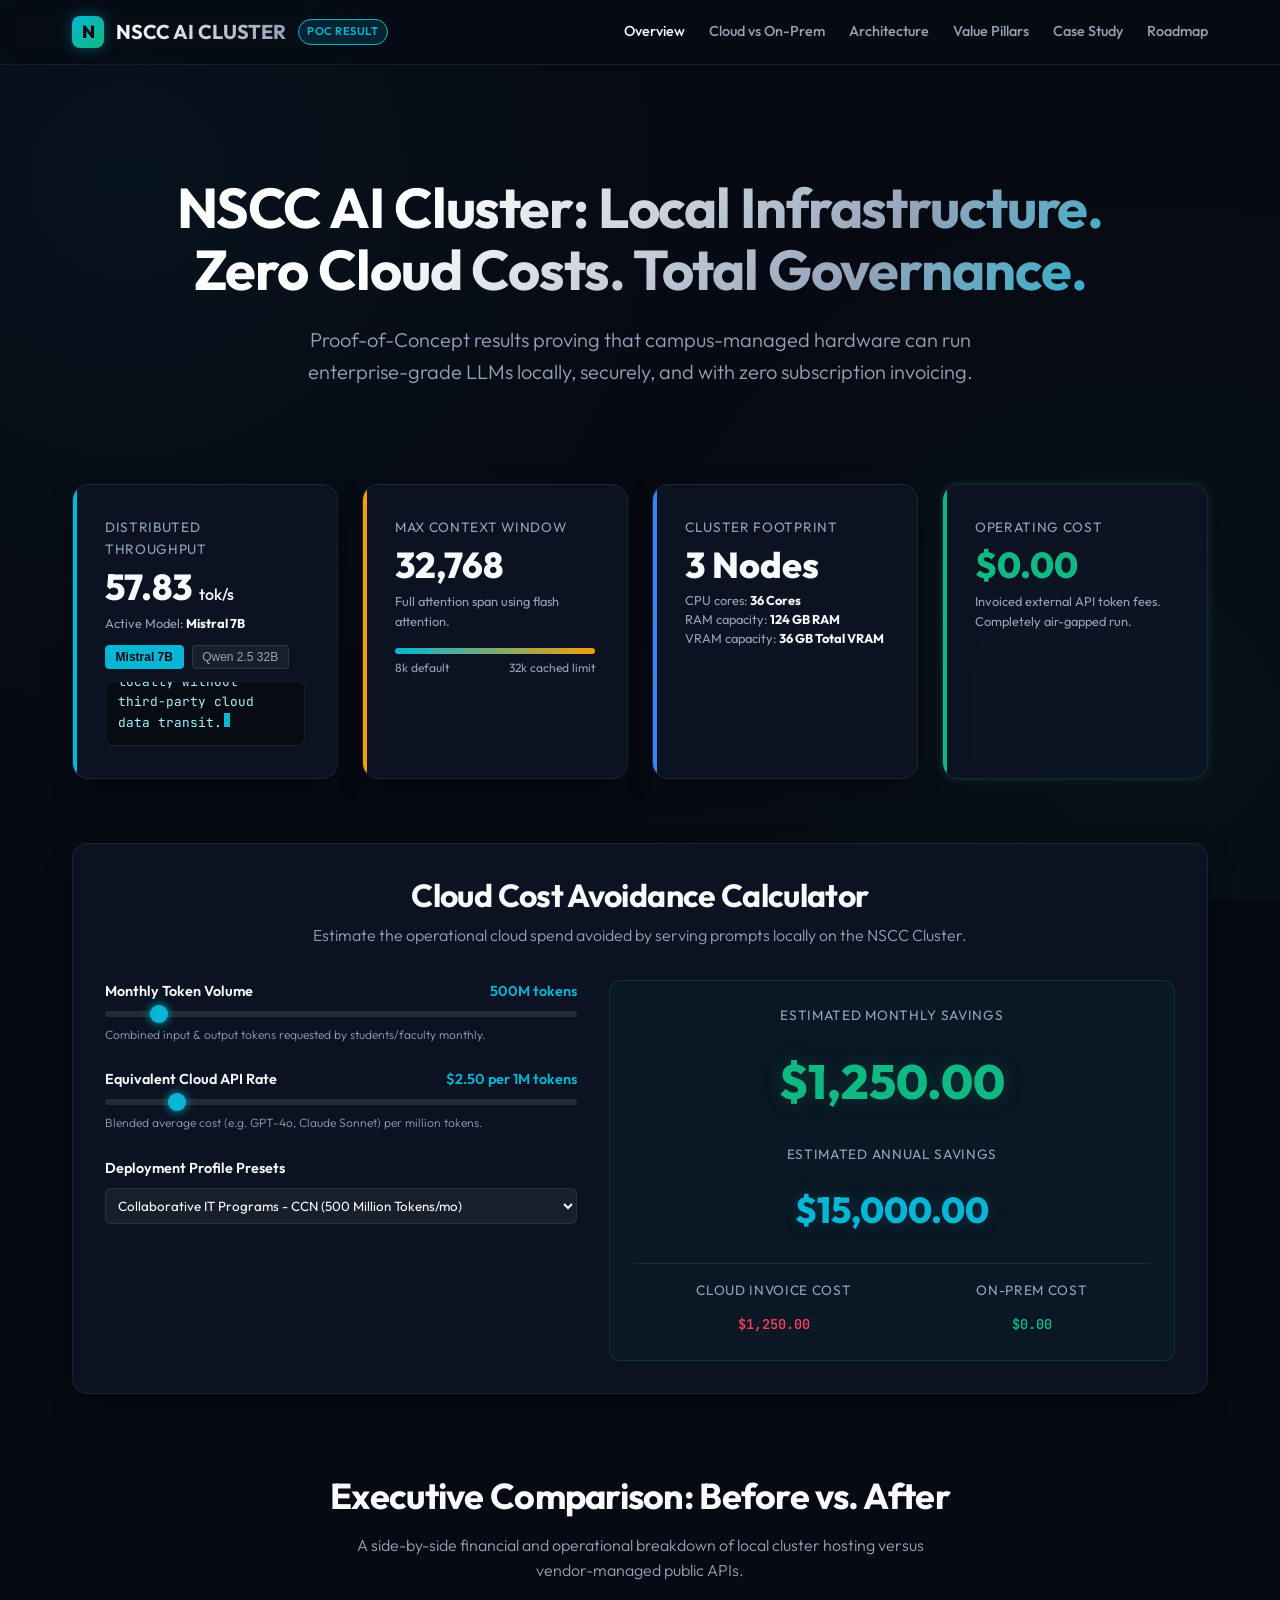
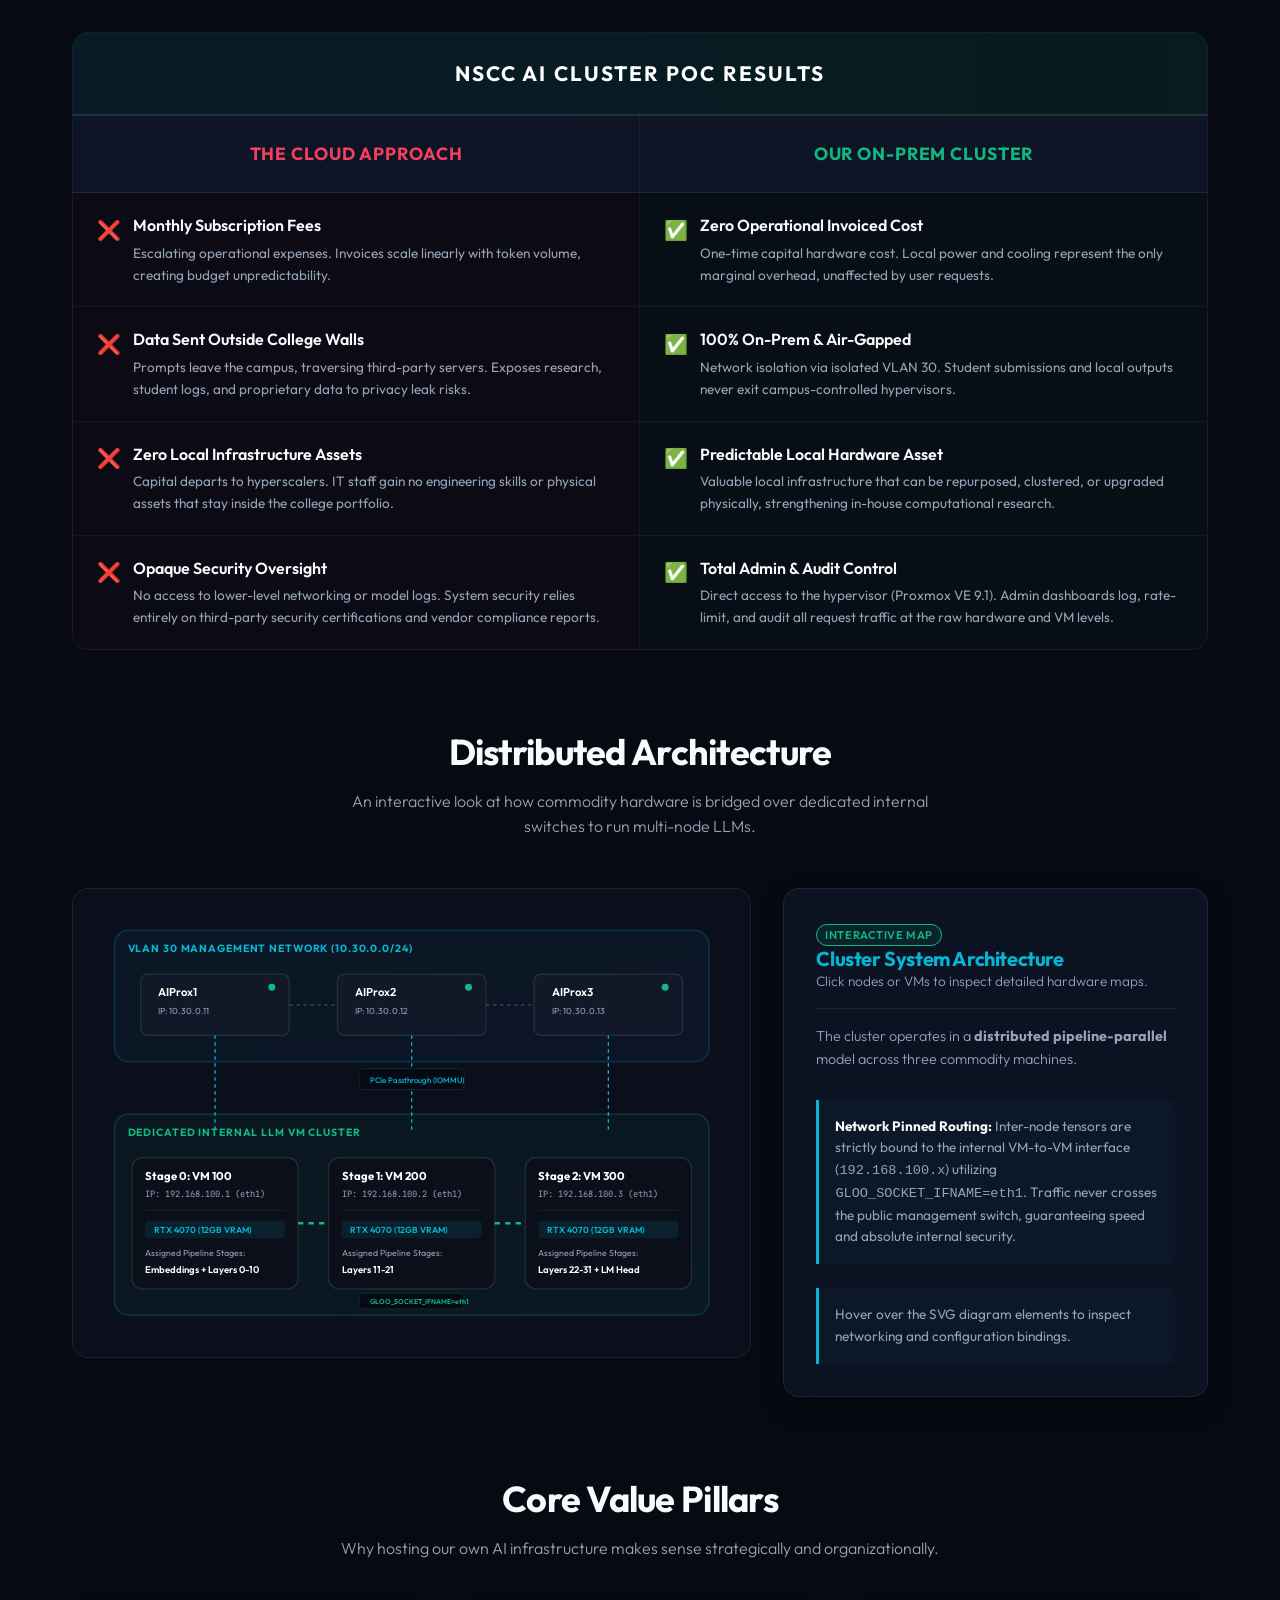
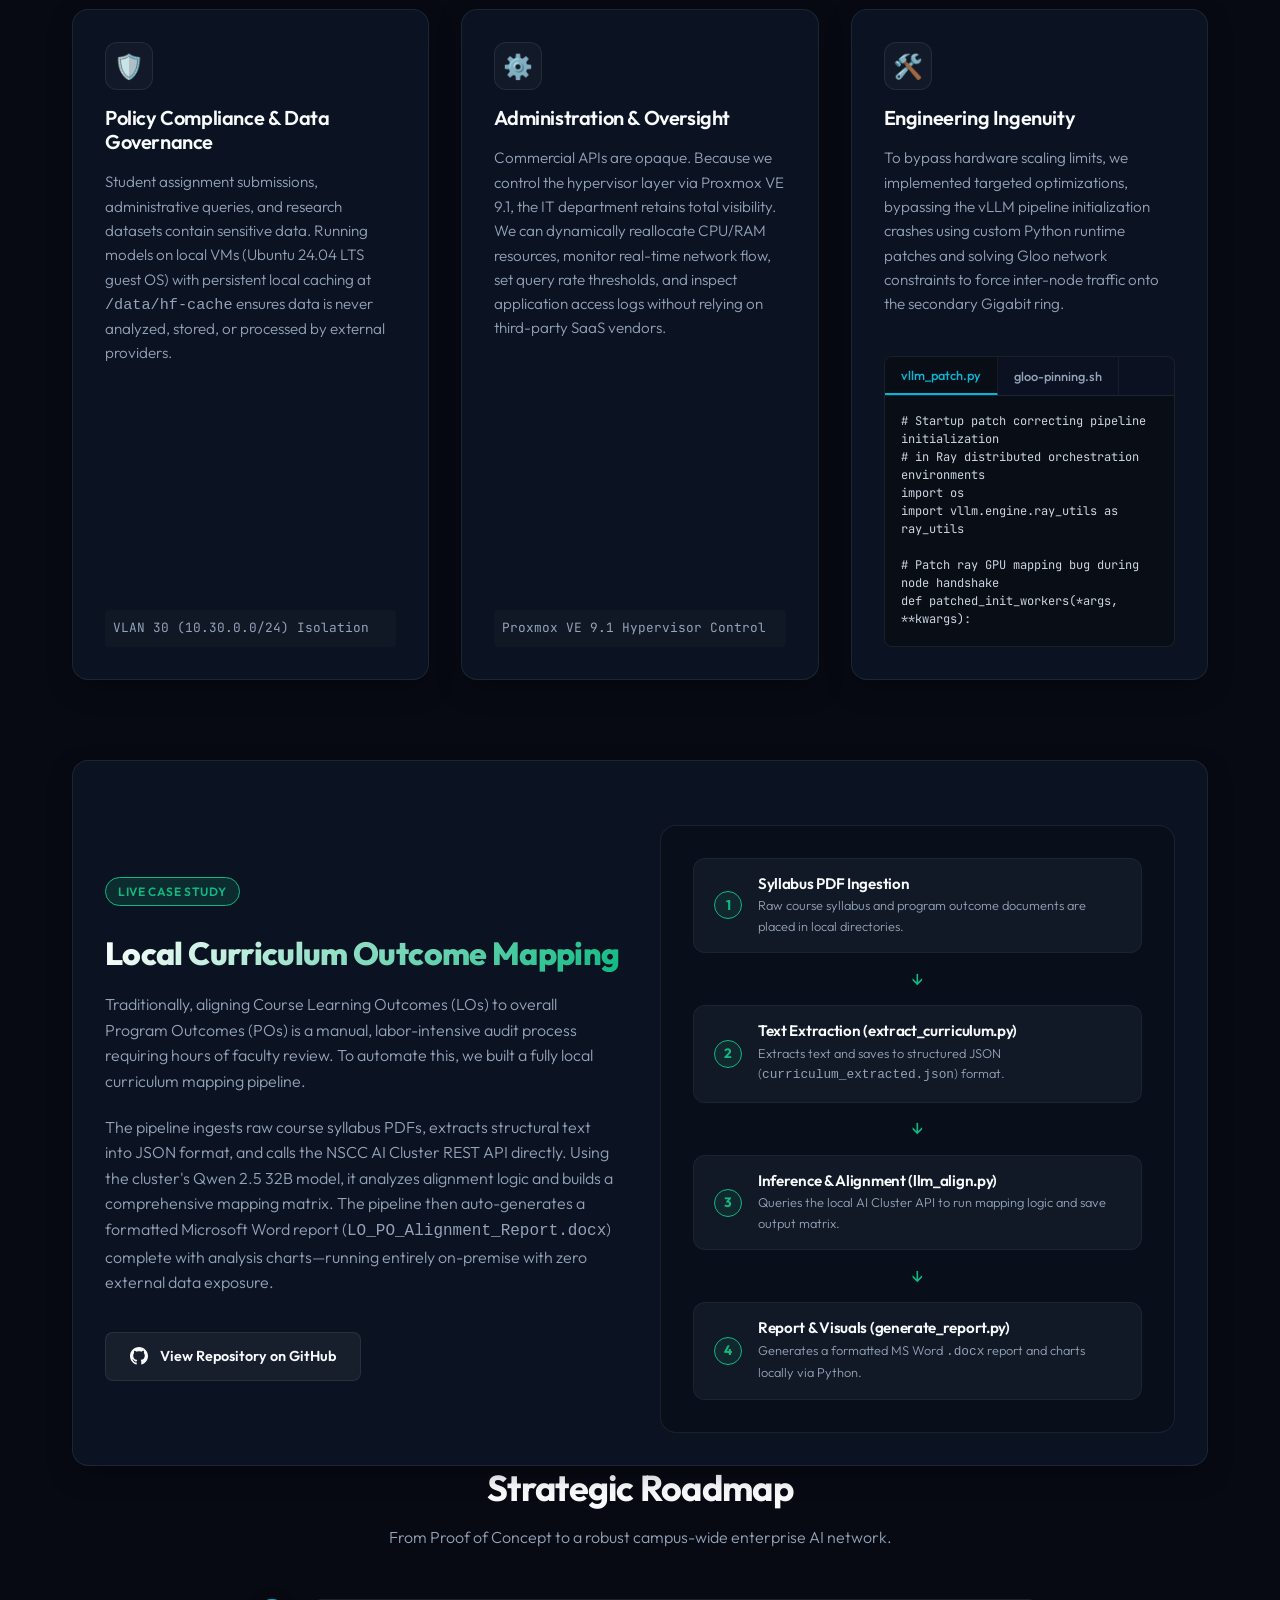
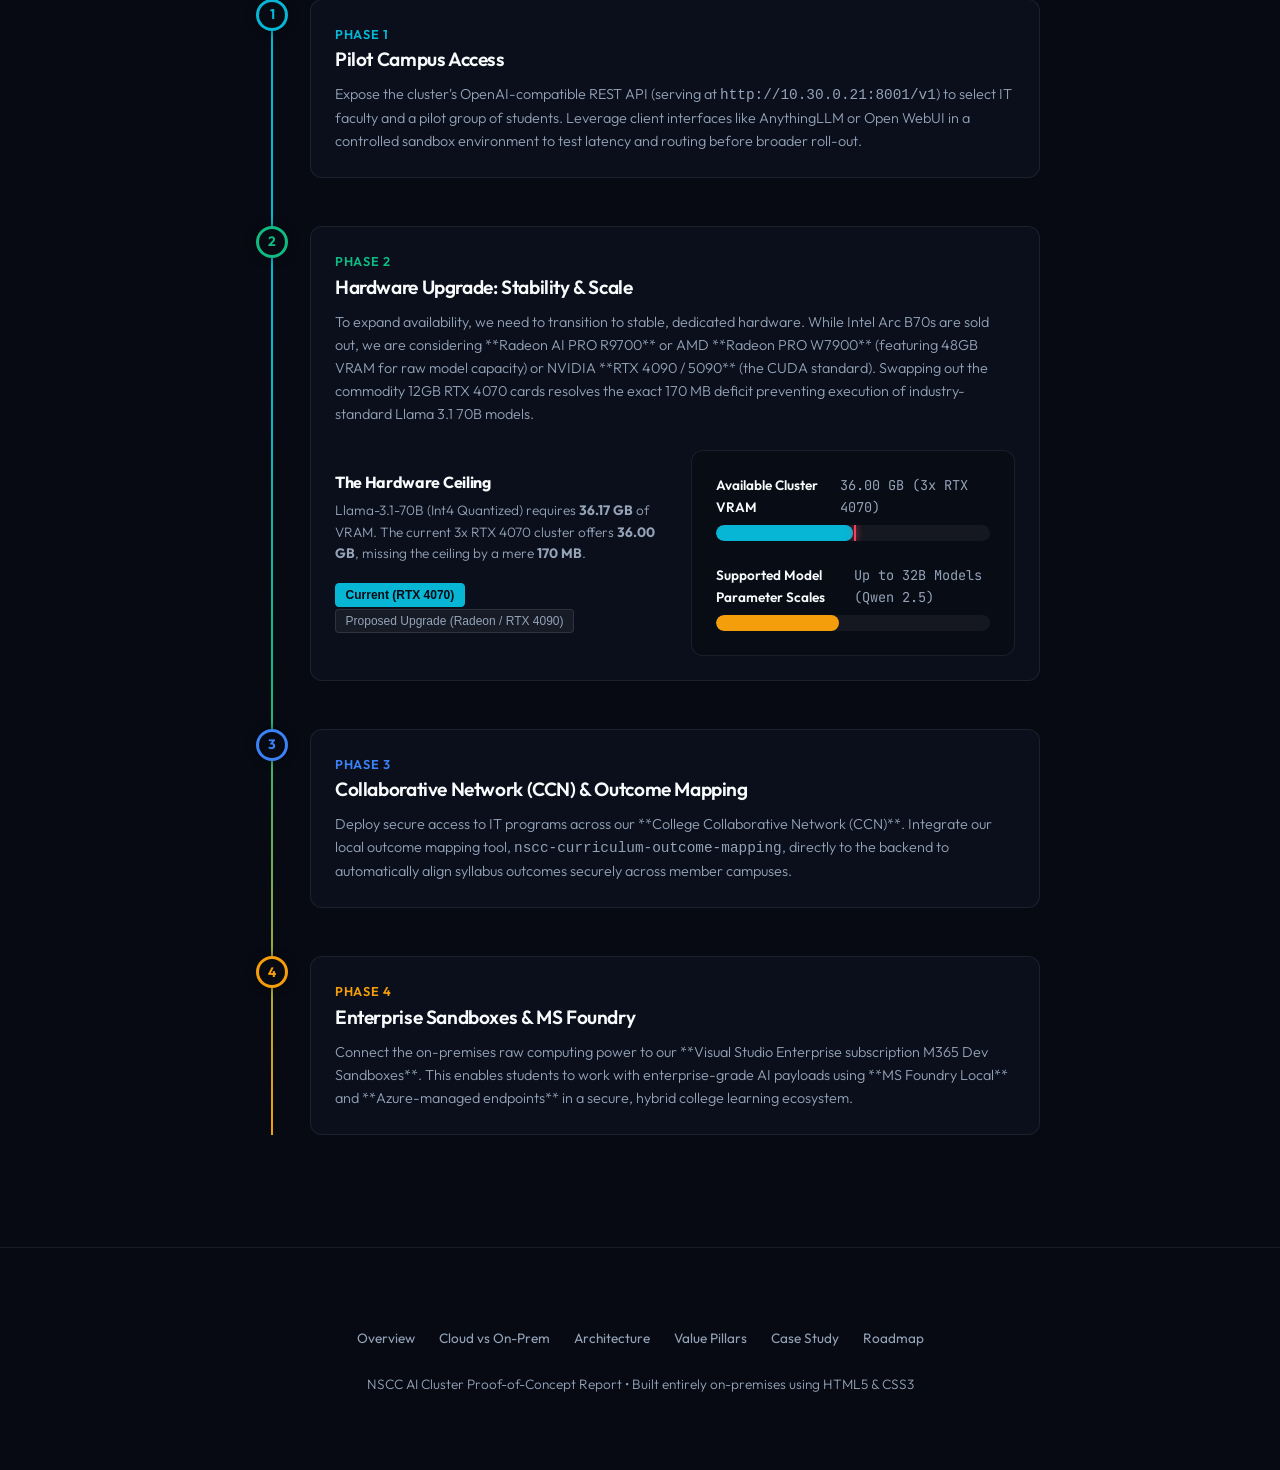
==== commit 0817e47c: "feat: scale up cost calculator volume levels and presets" ====
--- a/index.html
+++ b/index.html
@@ -101,9 +101,9 @@
             <div class="input-group">
               <label class="input-label" for="slider-tokens">
                 <span>Monthly Token Volume</span>
-                <span class="value-display" id="token-val-display">50M tokens</span>
+                <span class="value-display" id="token-val-display">500M tokens</span>
               </label>
-              <input type="range" class="slider-input" id="slider-tokens" min="1" max="500" value="50" oninput="calculateSavings()">
+              <input type="range" class="slider-input" id="slider-tokens" min="10" max="5000" step="10" value="500" oninput="calculateSavings()">
               <p style="font-size: 0.75rem; color: var(--color-text-secondary);">Combined input & output tokens requested by students/faculty monthly.</p>
             </div>
 
@@ -118,13 +118,13 @@
 
             <div class="input-group">
               <label class="input-label" for="select-campus-scale">
-                <span>Campus Deployment Profile Quick-Presets</span>
+                <span>Deployment Profile Presets</span>
               </label>
               <select id="select-campus-scale" onchange="applyPreset(this.value)" style="background: rgba(255,255,255,0.05); color: var(--color-text-primary); border: var(--border-glass); padding: 0.5rem; border-radius: 6px; font-family: var(--font-sans); outline: none;">
                 <option value="custom">-- Custom Settings --</option>
-                <option value="small">Small Department (5 Million Tokens/mo)</option>
-                <option value="medium" selected>Standard Campus Use (50 Million Tokens/mo)</option>
-                <option value="large">Full College Integration (250 Million Tokens/mo)</option>
+                <option value="small">Pilot Class / Dev Sandbox (50 Million Tokens/mo)</option>
+                <option value="medium" selected>Collaborative IT Programs - CCN (500 Million Tokens/mo)</option>
+                <option value="large">Full CCN Enterprise Roll-out (2.5 Billion Tokens/mo)</option>
               </select>
             </div>
 
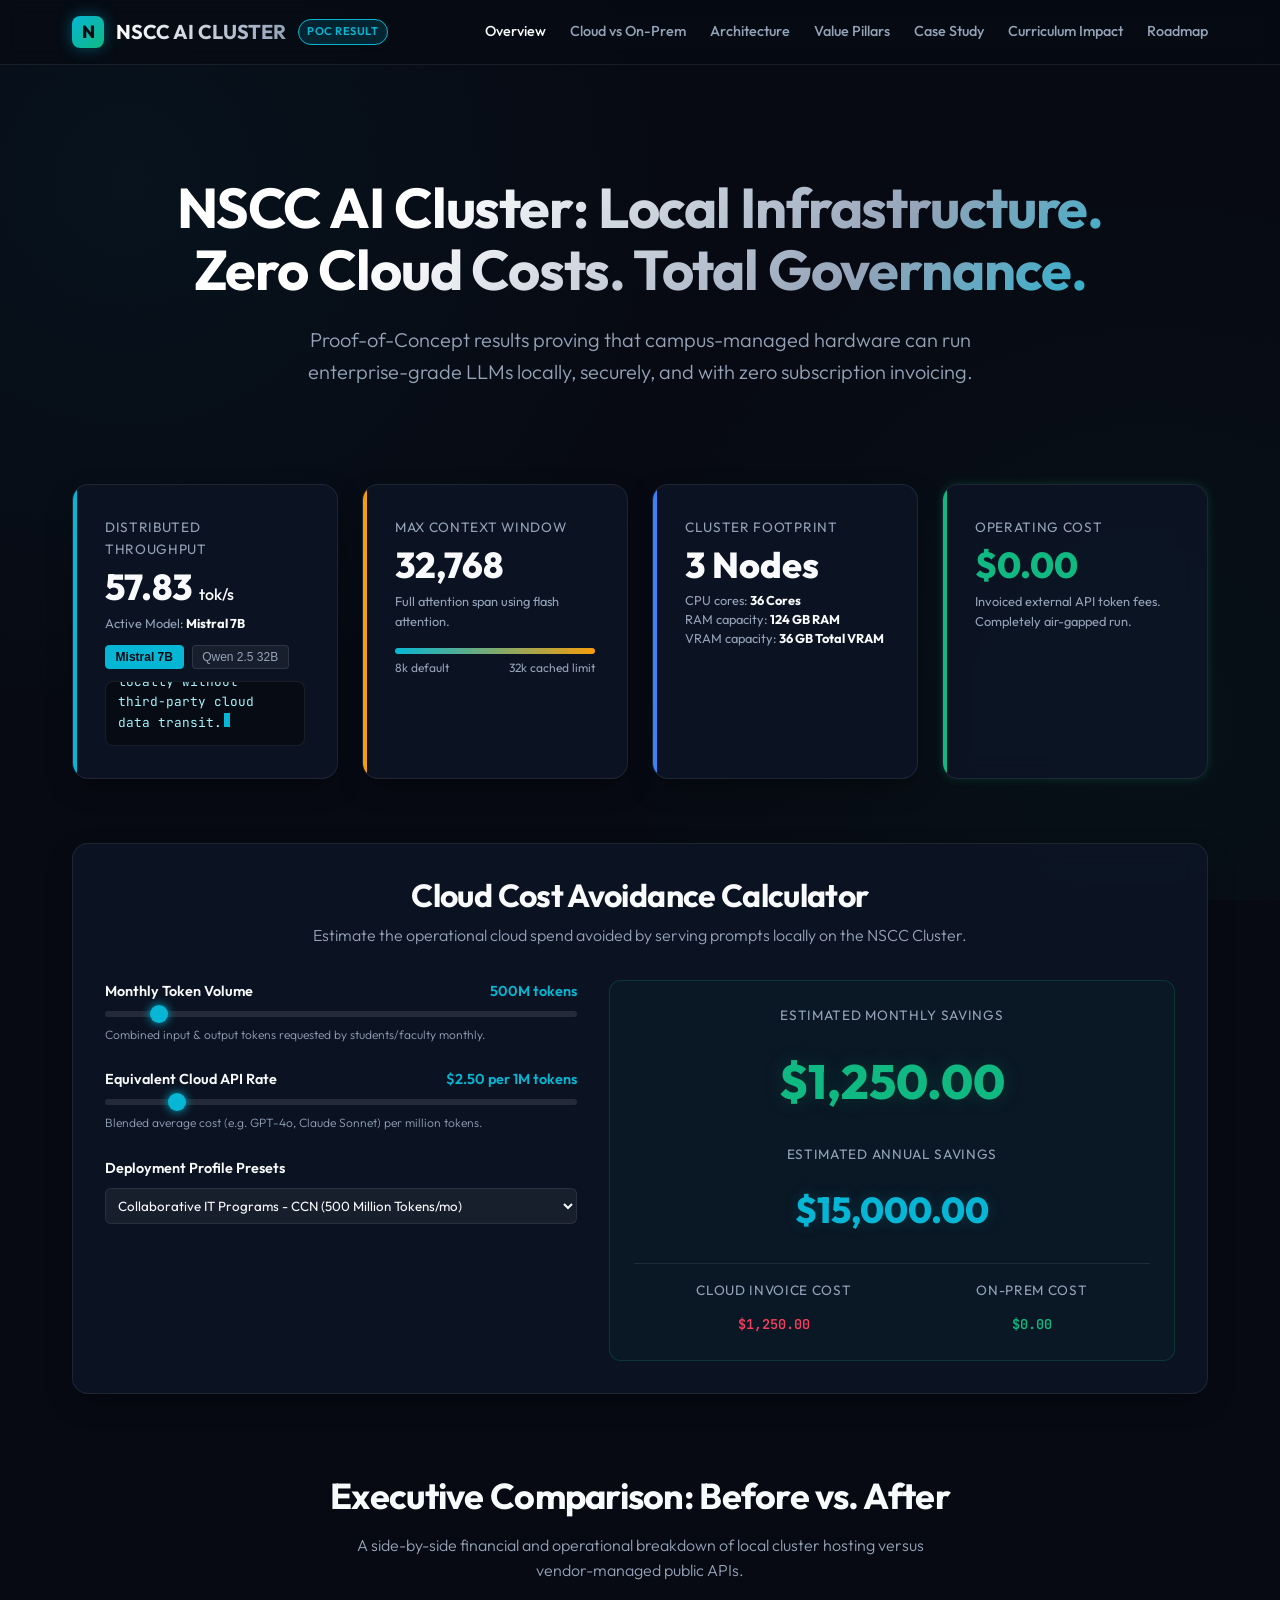
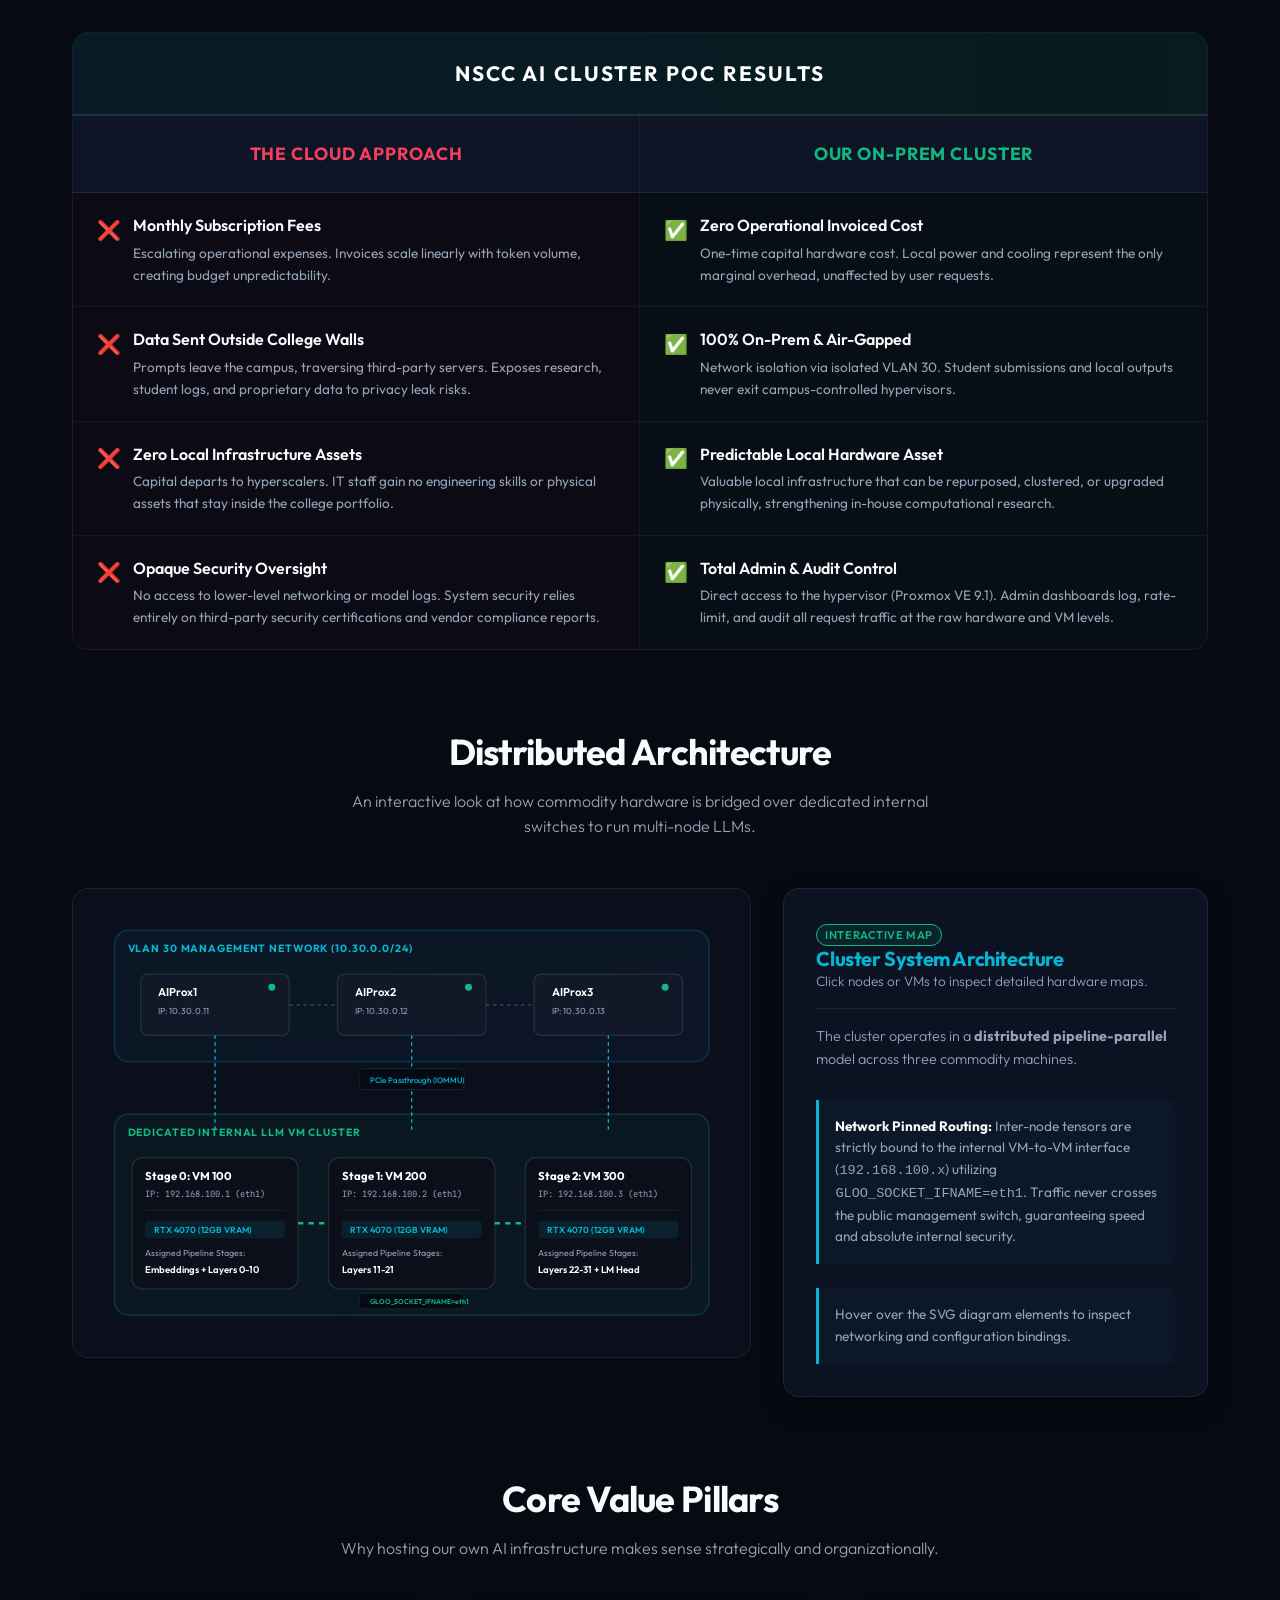
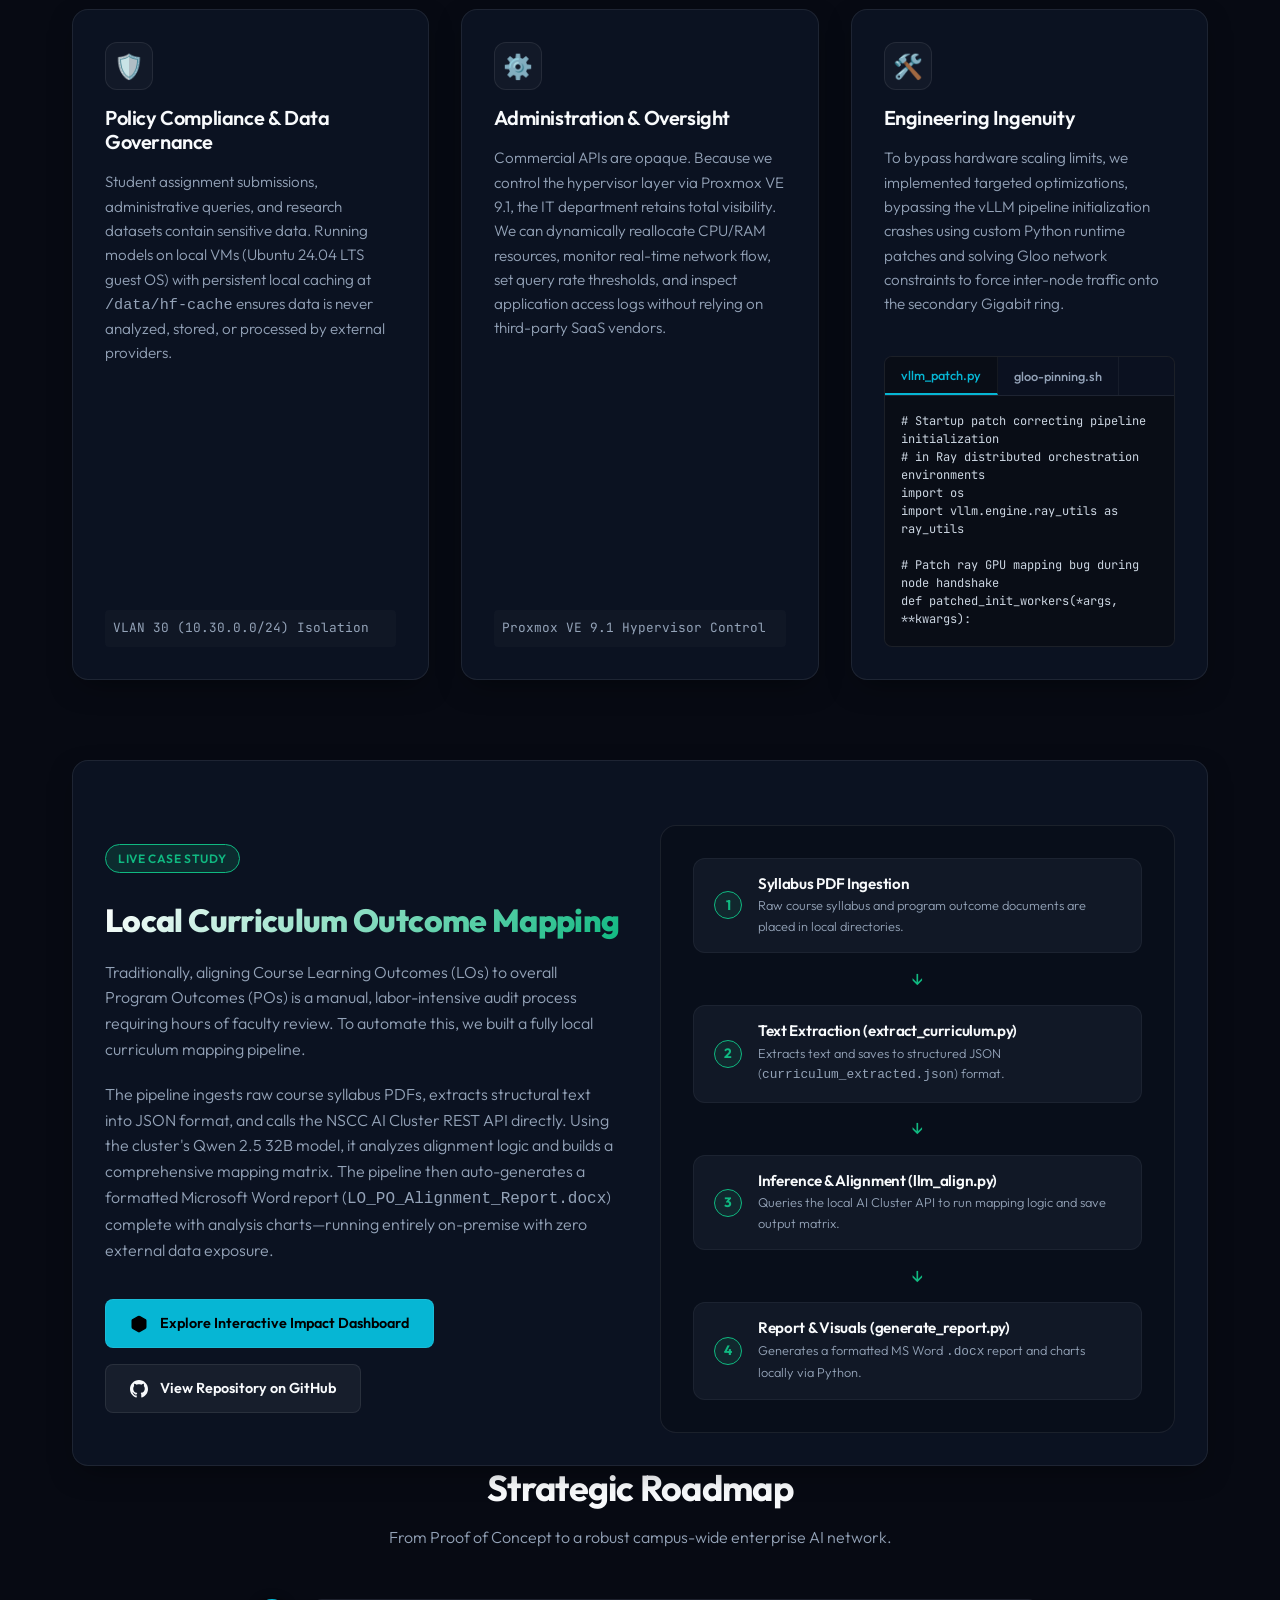
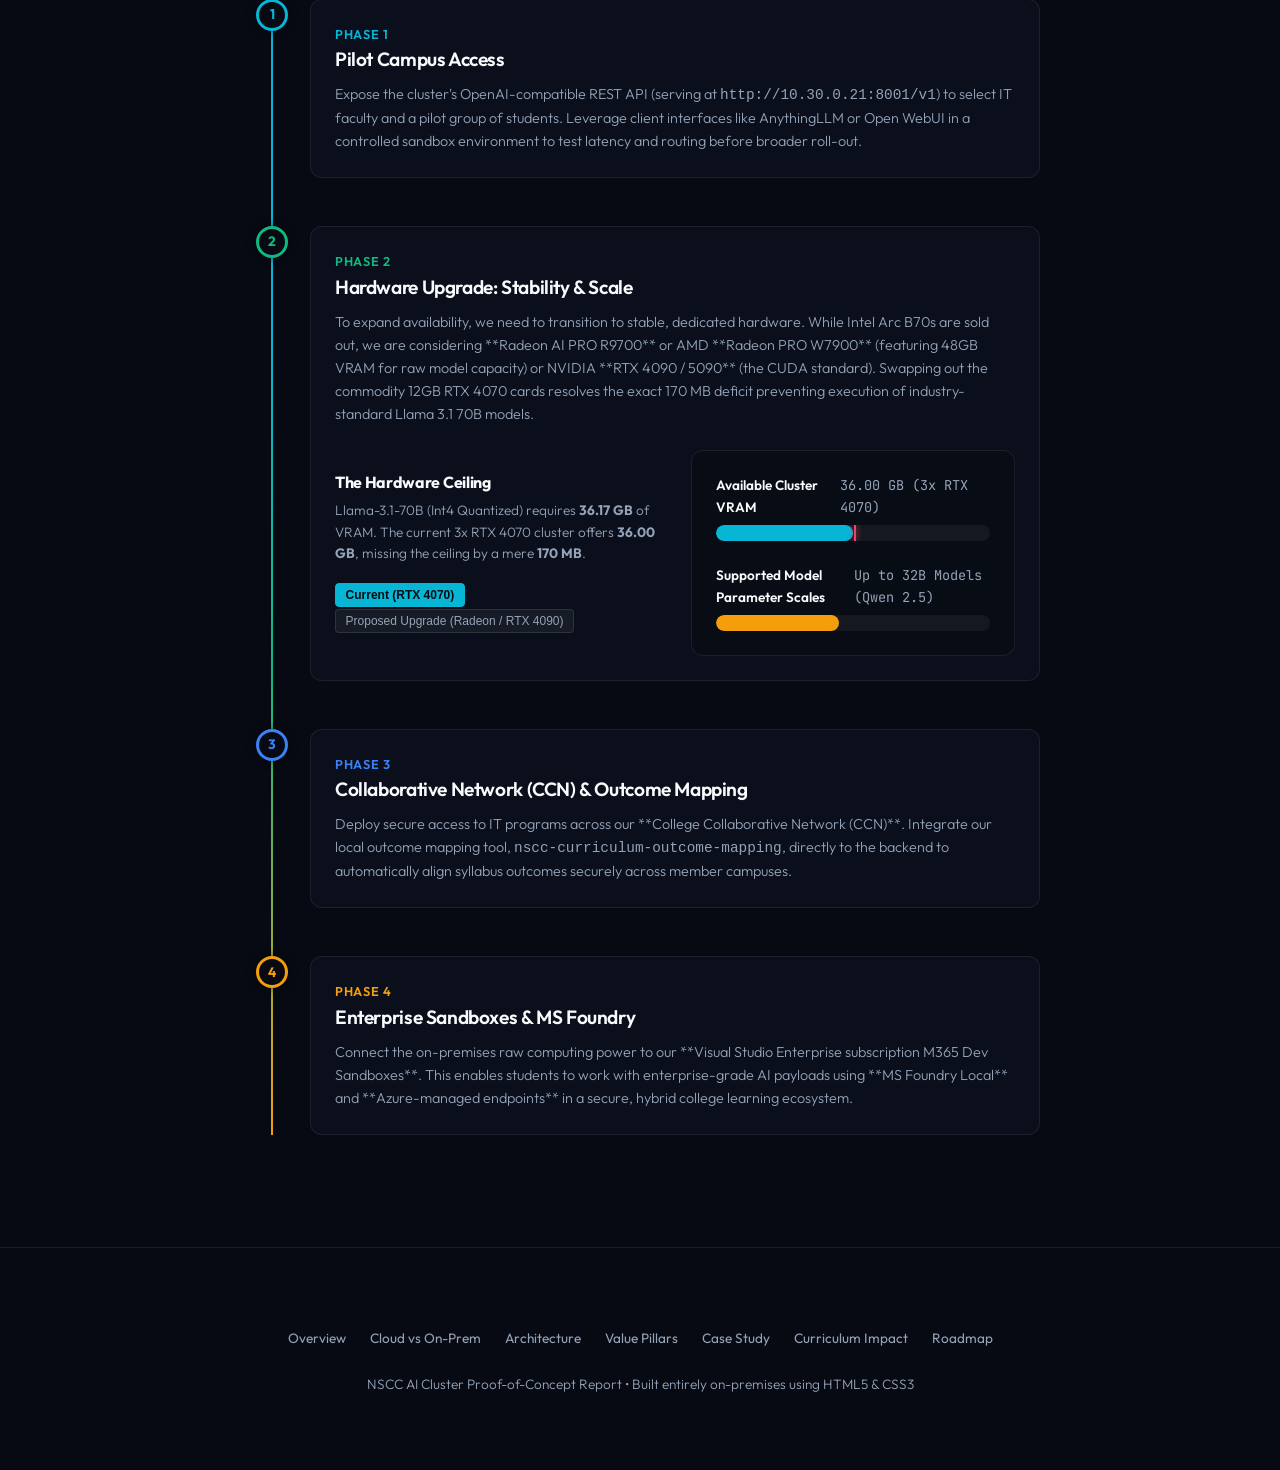
==== commit 9567d324: "feat(dashboard): add interactive curriculum outcome mapping dashboard" ====
--- a/index.html
+++ b/index.html
@@ -23,6 +23,7 @@
       <a href="#architecture">Architecture</a>
       <a href="#pillars">Value Pillars</a>
       <a href="#case-study">Case Study</a>
+      <a href="curriculum-dashboard/index.html">Curriculum Impact</a>
       <a href="#roadmap">Roadmap</a>
     </nav>
     </div>
@@ -480,9 +481,15 @@
             <p>Traditionally, aligning Course Learning Outcomes (LOs) to overall Program Outcomes (POs) is a manual, labor-intensive audit process requiring hours of faculty review. To automate this, we built a fully local curriculum mapping pipeline.</p>
             <p>The pipeline ingests raw course syllabus PDFs, extracts structural text into JSON format, and calls the NSCC AI Cluster REST API directly. Using the cluster's Qwen 2.5 32B model, it analyzes alignment logic and builds a comprehensive mapping matrix. The pipeline then auto-generates a formatted Microsoft Word report (<code>LO_PO_Alignment_Report.docx</code>) complete with analysis charts—running entirely on-premise with zero external data exposure.</p>
             
-            <div class="github-btn-wrap">
+            <div class="github-btn-wrap" style="display: flex; gap: 1rem; flex-wrap: wrap;">
+              <a href="curriculum-dashboard/index.html" class="github-btn" style="background-color: var(--color-primary); color: #000;">
+                <svg viewBox="0 0 24 24" xmlns="http://www.w3.org/2000/svg" fill="none" stroke="currentColor" stroke-width="2" stroke-linecap="round" stroke-linejoin="round">
+                  <path d="M21 16V8a2 2 0 0 0-1-1.73l-7-4a2 2 0 0 0-2 0l-7 4A2 2 0 0 0 3 8v8a2 2 0 0 0 1 1.73l7 4a2 2 0 0 0 2 0l7-4A2 2 0 0 0 21 16z"></path><polyline points="3.27 6.96 12 12.01 20.73 6.96"></polyline><line x1="12" y1="22.08" x2="12" y2="12"></line>
+                </svg>
+                Explore Interactive Impact Dashboard
+              </a>
               <a href="https://github.com/redmondmj/nscc-curriculum-outcome-mapping" target="_blank" class="github-btn">
-                <svg viewBox="0 0 24 24" xmlns="http://www.w3.org/2000/svg">
+                <svg viewBox="0 0 24 24" xmlns="http://www.w3.org/2000/svg" fill="currentColor">
                   <path d="M12 0c-6.626 0-12 5.373-12 12 0 5.302 3.438 9.8 8.207 11.387.599.111.793-.261.793-.577v-2.234c-3.338.726-4.033-1.416-4.033-1.416-.546-1.387-1.333-1.756-1.333-1.756-1.089-.745.083-.729.083-.729 1.205.084 1.839 1.237 1.839 1.237 1.07 1.834 2.807 1.304 3.492.997.107-.775.418-1.305.762-1.604-2.665-.305-5.467-1.334-5.467-5.931 0-1.311.469-2.381 1.236-3.221-.124-.303-.535-1.524.117-3.176 0 0 1.008-.322 3.301 1.23.957-.266 1.983-.399 3.003-.404 1.02.005 2.047.138 3.006.404 2.291-1.552 3.297-1.23 3.297-1.23.653 1.653.242 2.874.118 3.176.77.84 1.235 1.911 1.235 3.221 0 4.609-2.807 5.624-5.479 5.921.43.372.823 1.102.823 2.222v3.293c0 .319.192.694.801.576 4.765-1.589 8.199-6.086 8.199-11.386 0-6.627-5.373-12-12-12z"/>
                 </svg>
                 View Repository on GitHub
@@ -640,6 +647,7 @@
         <a href="#architecture">Architecture</a>
         <a href="#pillars">Value Pillars</a>
         <a href="#case-study">Case Study</a>
+        <a href="curriculum-dashboard/index.html">Curriculum Impact</a>
         <a href="#roadmap">Roadmap</a>
       </div>
       <p style="margin-top: 1.5rem;">NSCC AI Cluster Proof-of-Concept Report &bull; Built entirely on-premises using HTML5 &amp; CSS3</p>
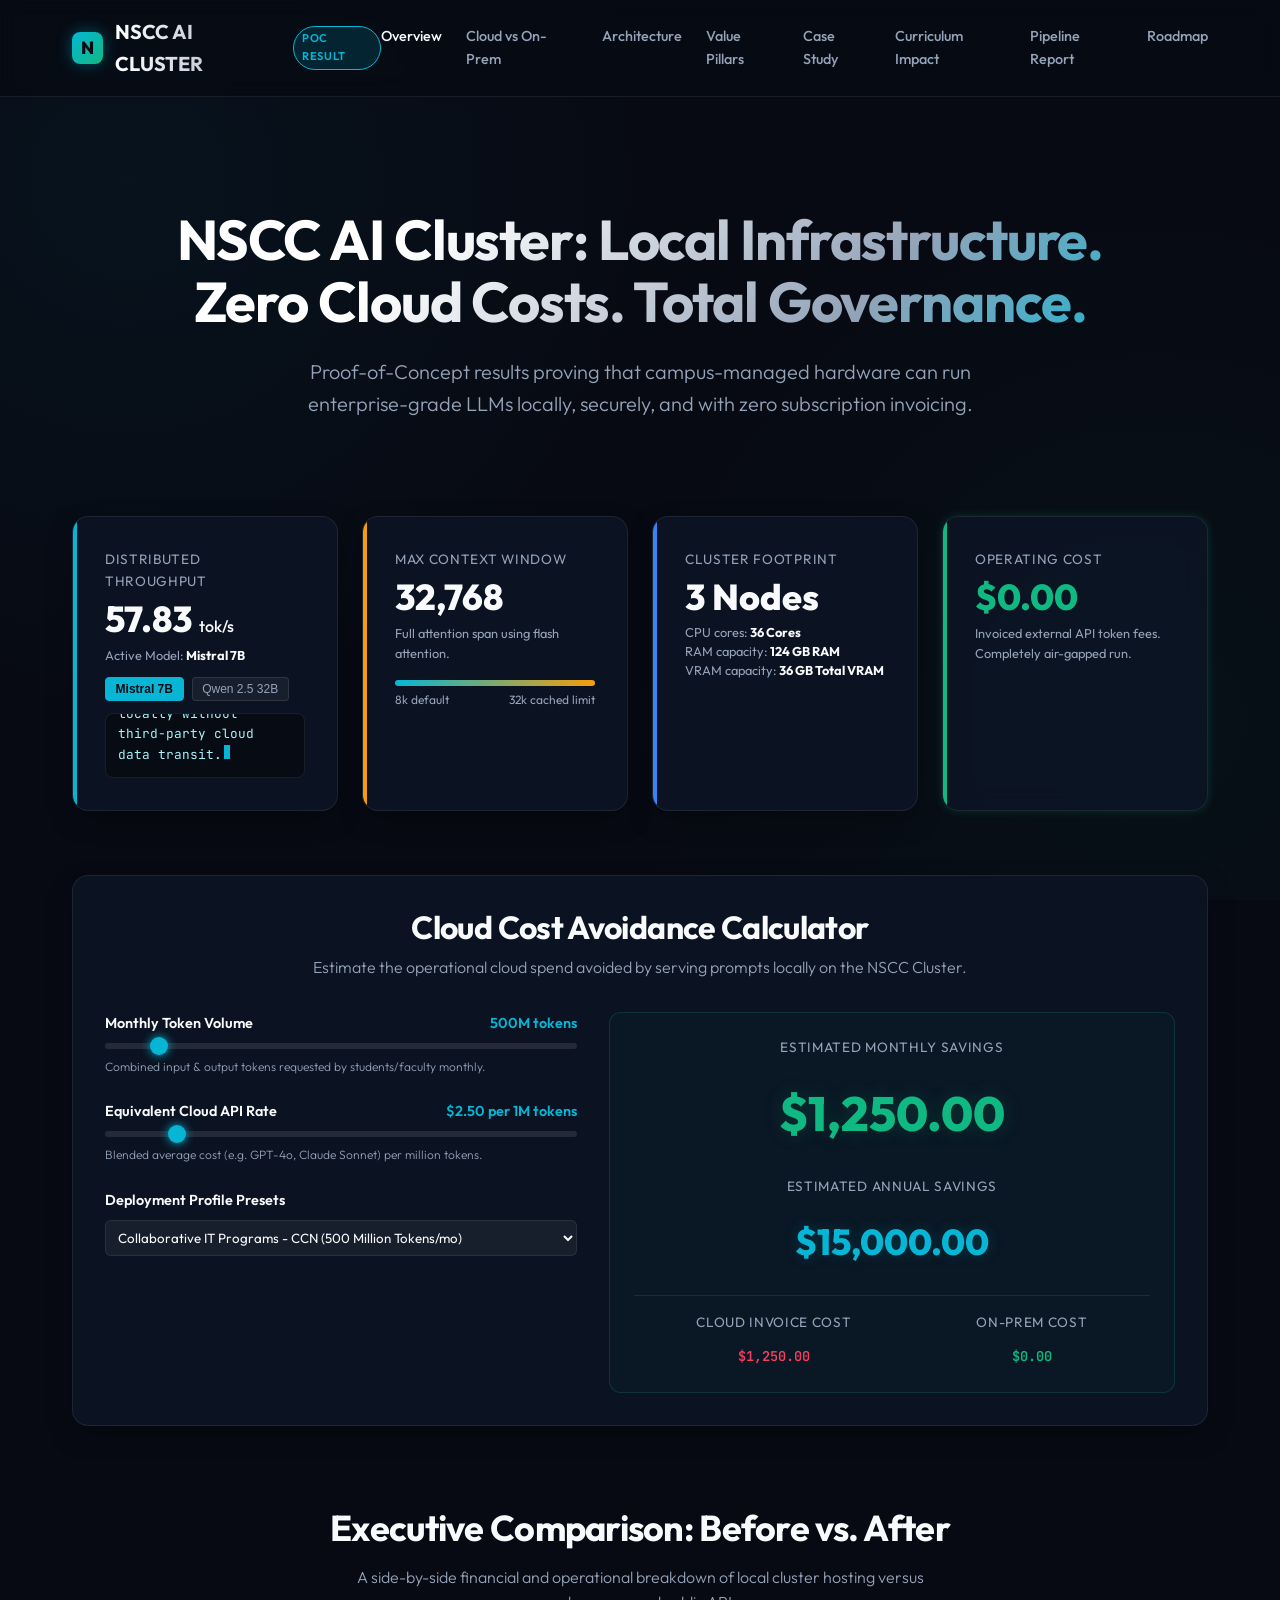
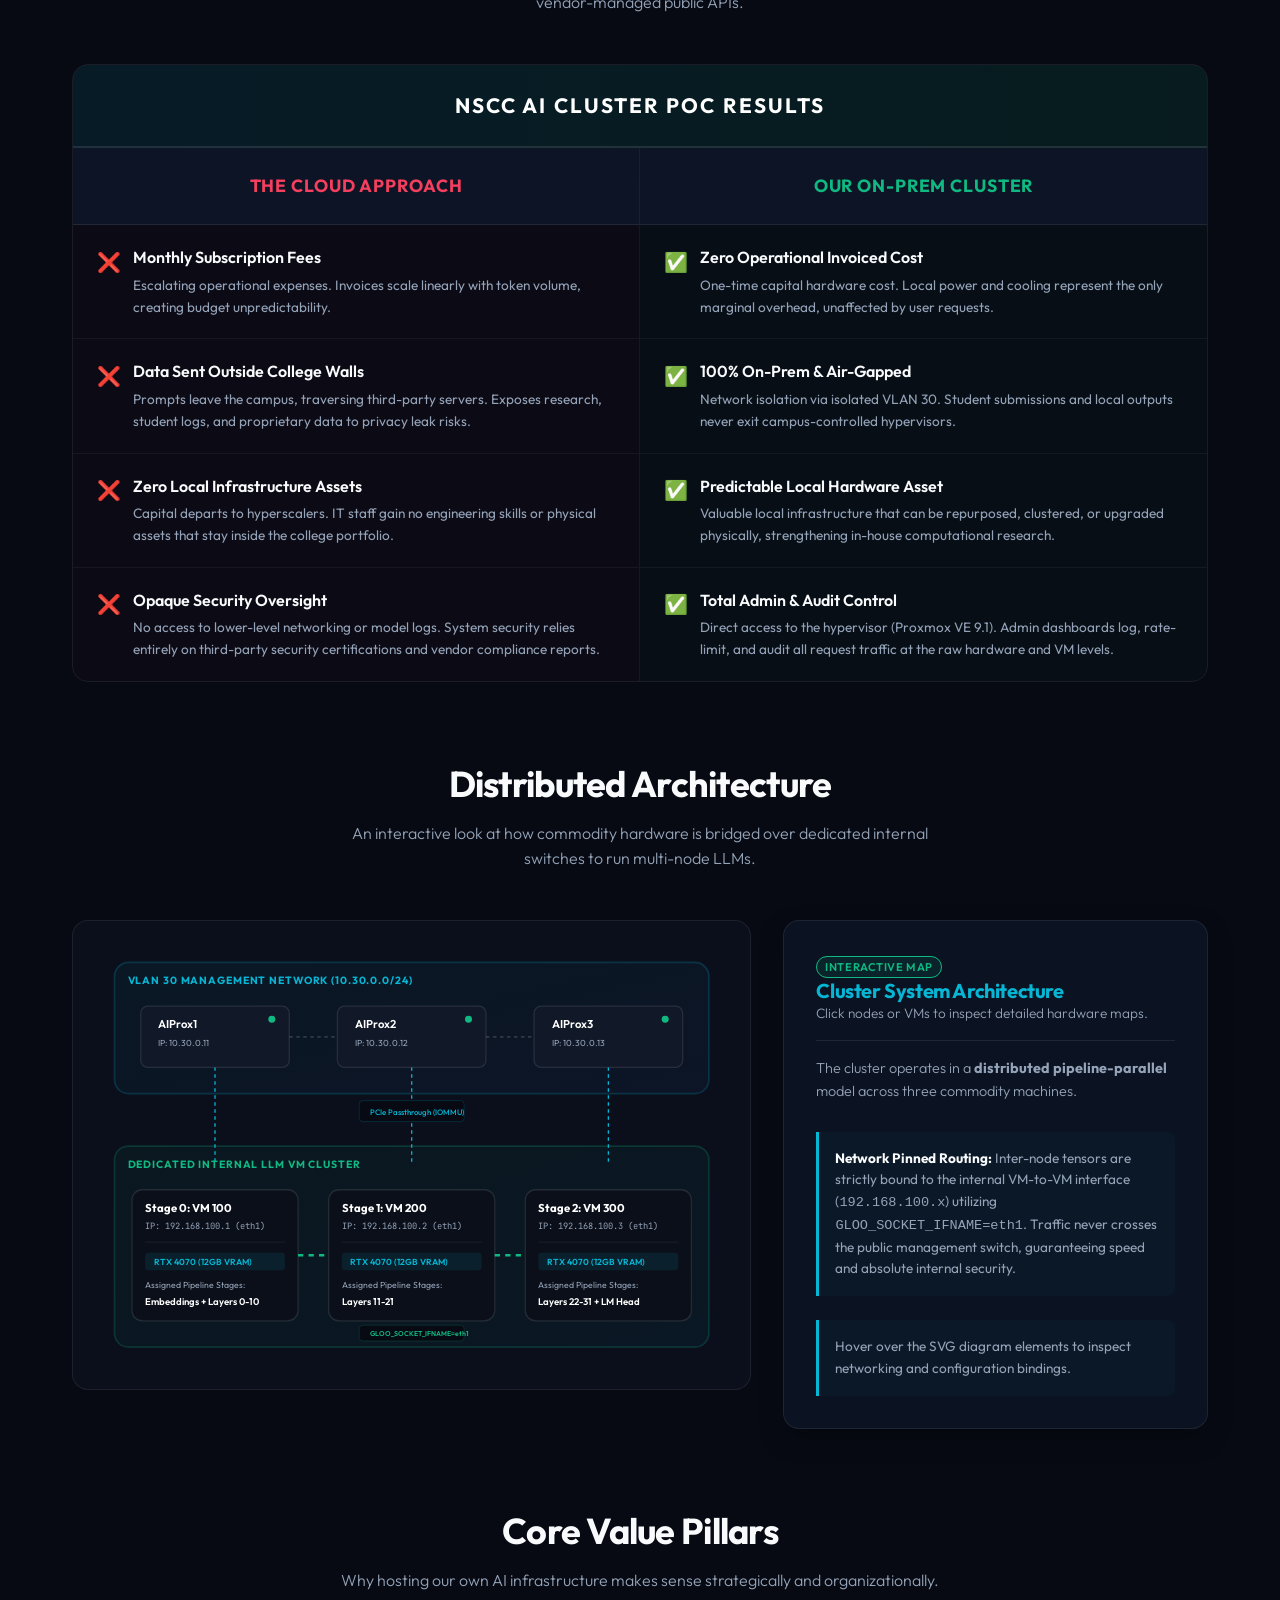
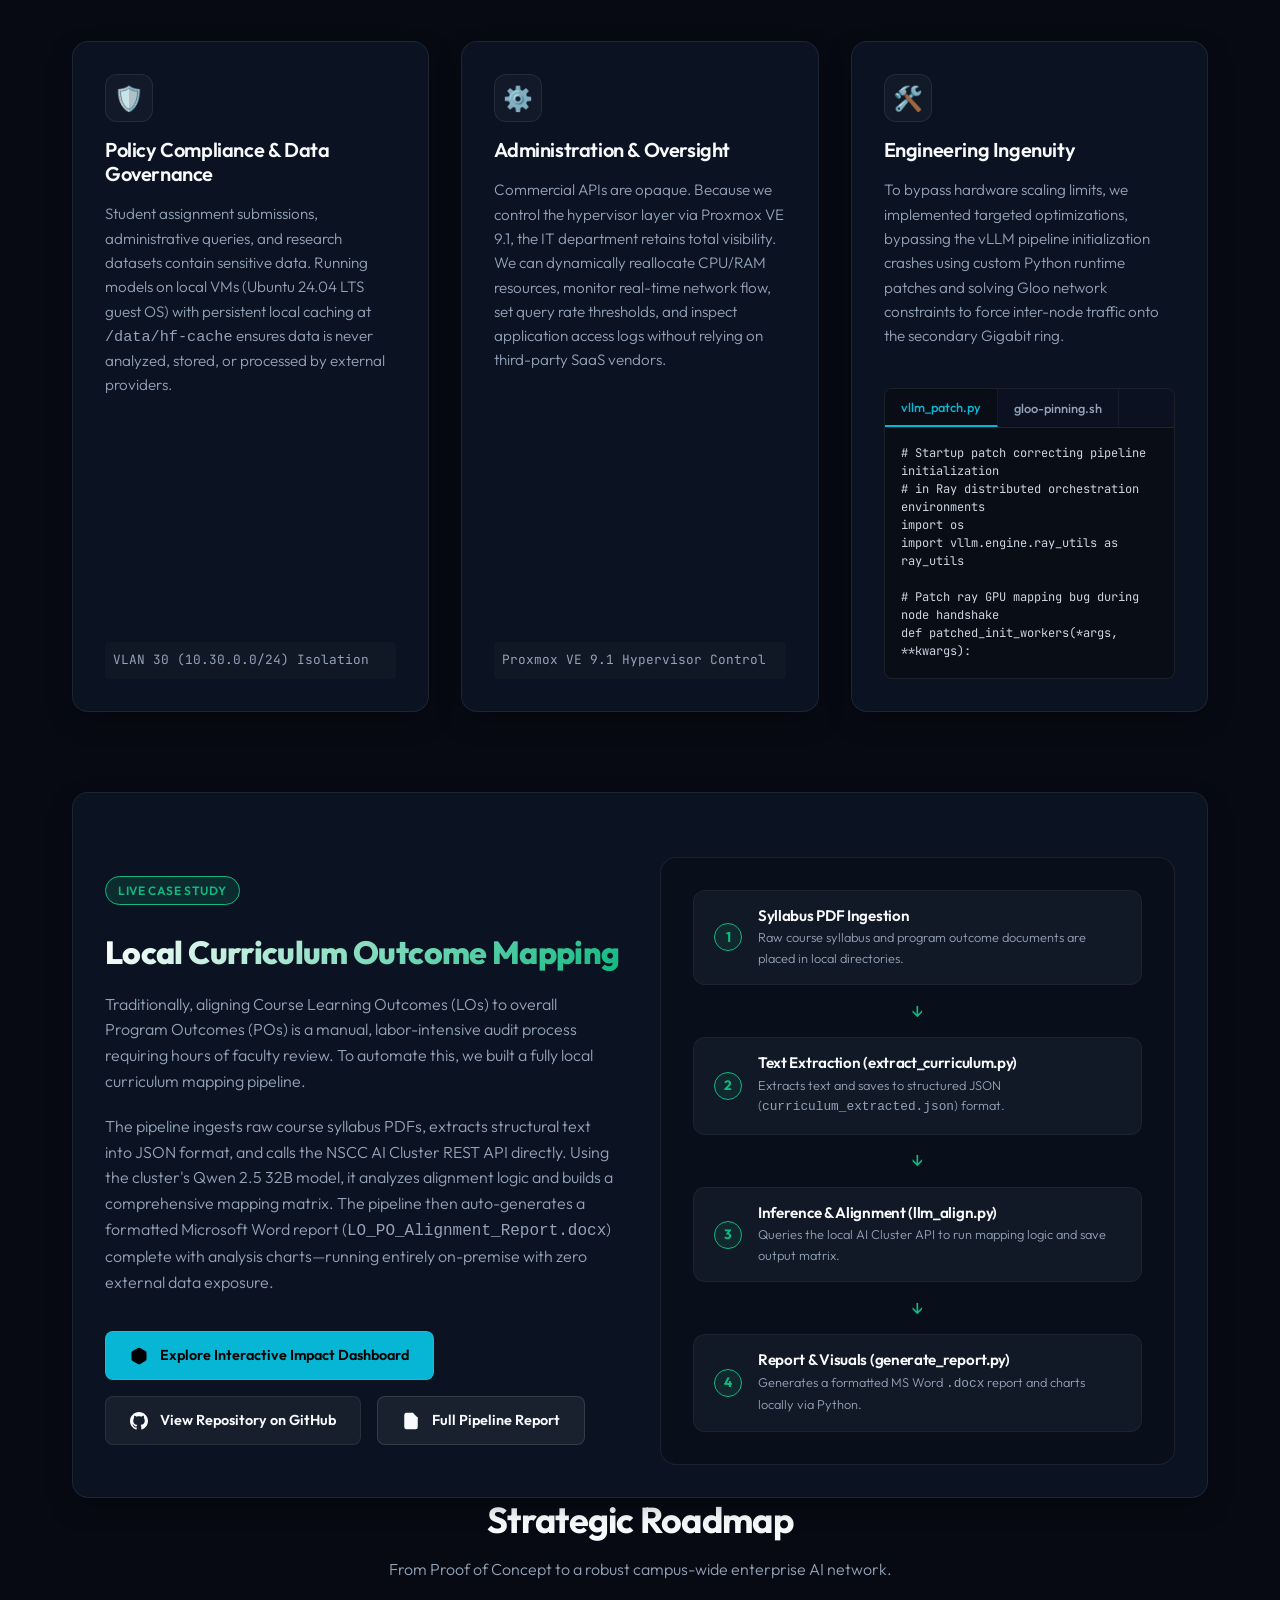
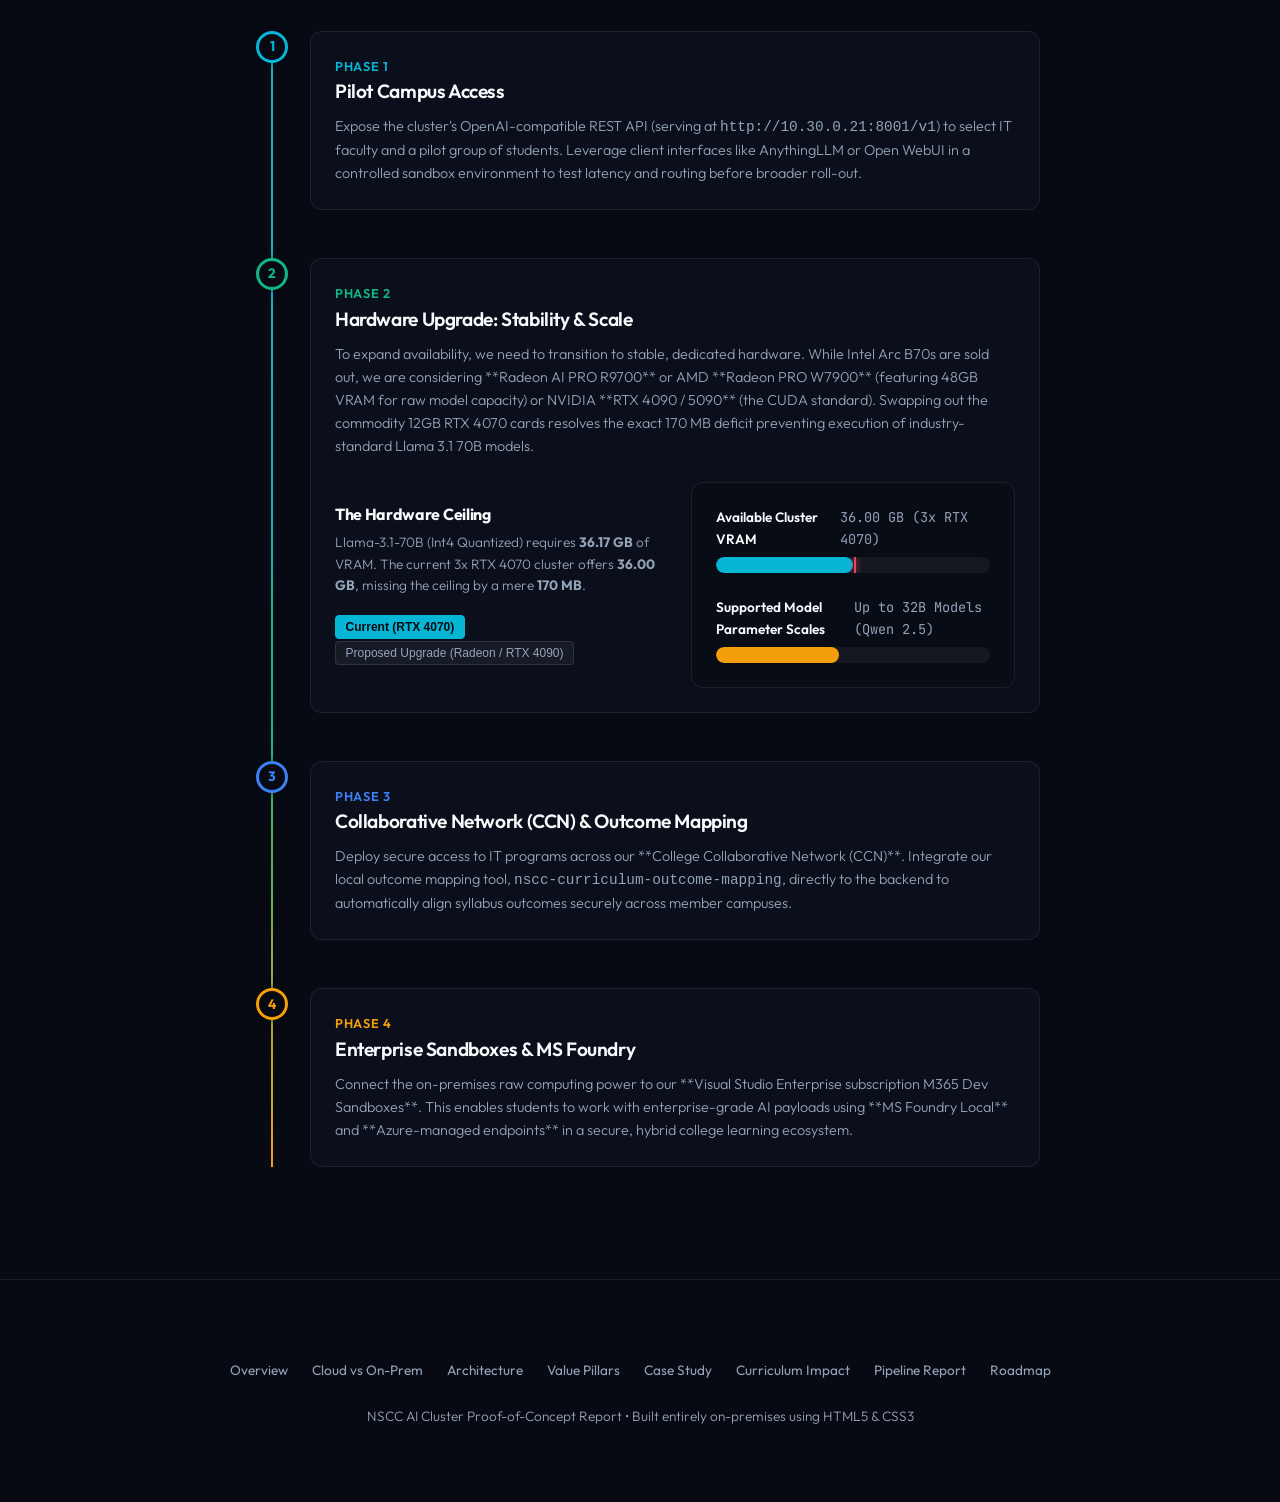
==== commit badee457: "feat: add full institutional pipeline accomplishment report Adds reports/accomplishment-report.html " ====
--- a/index.html
+++ b/index.html
@@ -24,6 +24,7 @@
       <a href="#pillars">Value Pillars</a>
       <a href="#case-study">Case Study</a>
       <a href="curriculum-dashboard/index.html">Curriculum Impact</a>
+      <a href="reports/accomplishment-report.html">Pipeline Report</a>
       <a href="#roadmap">Roadmap</a>
     </nav>
     </div>
@@ -494,6 +495,12 @@
                 </svg>
                 View Repository on GitHub
               </a>
+              <a href="reports/accomplishment-report.html" class="github-btn" style="background-color: rgba(255,255,255,0.06); border: 1px solid rgba(255,255,255,0.12);">
+                <svg viewBox="0 0 24 24" xmlns="http://www.w3.org/2000/svg" fill="none" stroke="currentColor" stroke-width="2" stroke-linecap="round" stroke-linejoin="round">
+                  <path d="M14 2H6a2 2 0 0 0-2 2v16a2 2 0 0 0 2 2h12a2 2 0 0 0 2-2V8z"></path><polyline points="14 2 14 8 20 8"></polyline><line x1="16" y1="13" x2="8" y2="13"></line><line x1="16" y1="17" x2="8" y2="17"></line><polyline points="10 9 9 9 8 9"></polyline>
+                </svg>
+                Full Pipeline Report
+              </a>
             </div>
           </div>
           
@@ -648,6 +655,7 @@
         <a href="#pillars">Value Pillars</a>
         <a href="#case-study">Case Study</a>
         <a href="curriculum-dashboard/index.html">Curriculum Impact</a>
+        <a href="reports/accomplishment-report.html">Pipeline Report</a>
         <a href="#roadmap">Roadmap</a>
       </div>
       <p style="margin-top: 1.5rem;">NSCC AI Cluster Proof-of-Concept Report &bull; Built entirely on-premises using HTML5 &amp; CSS3</p>
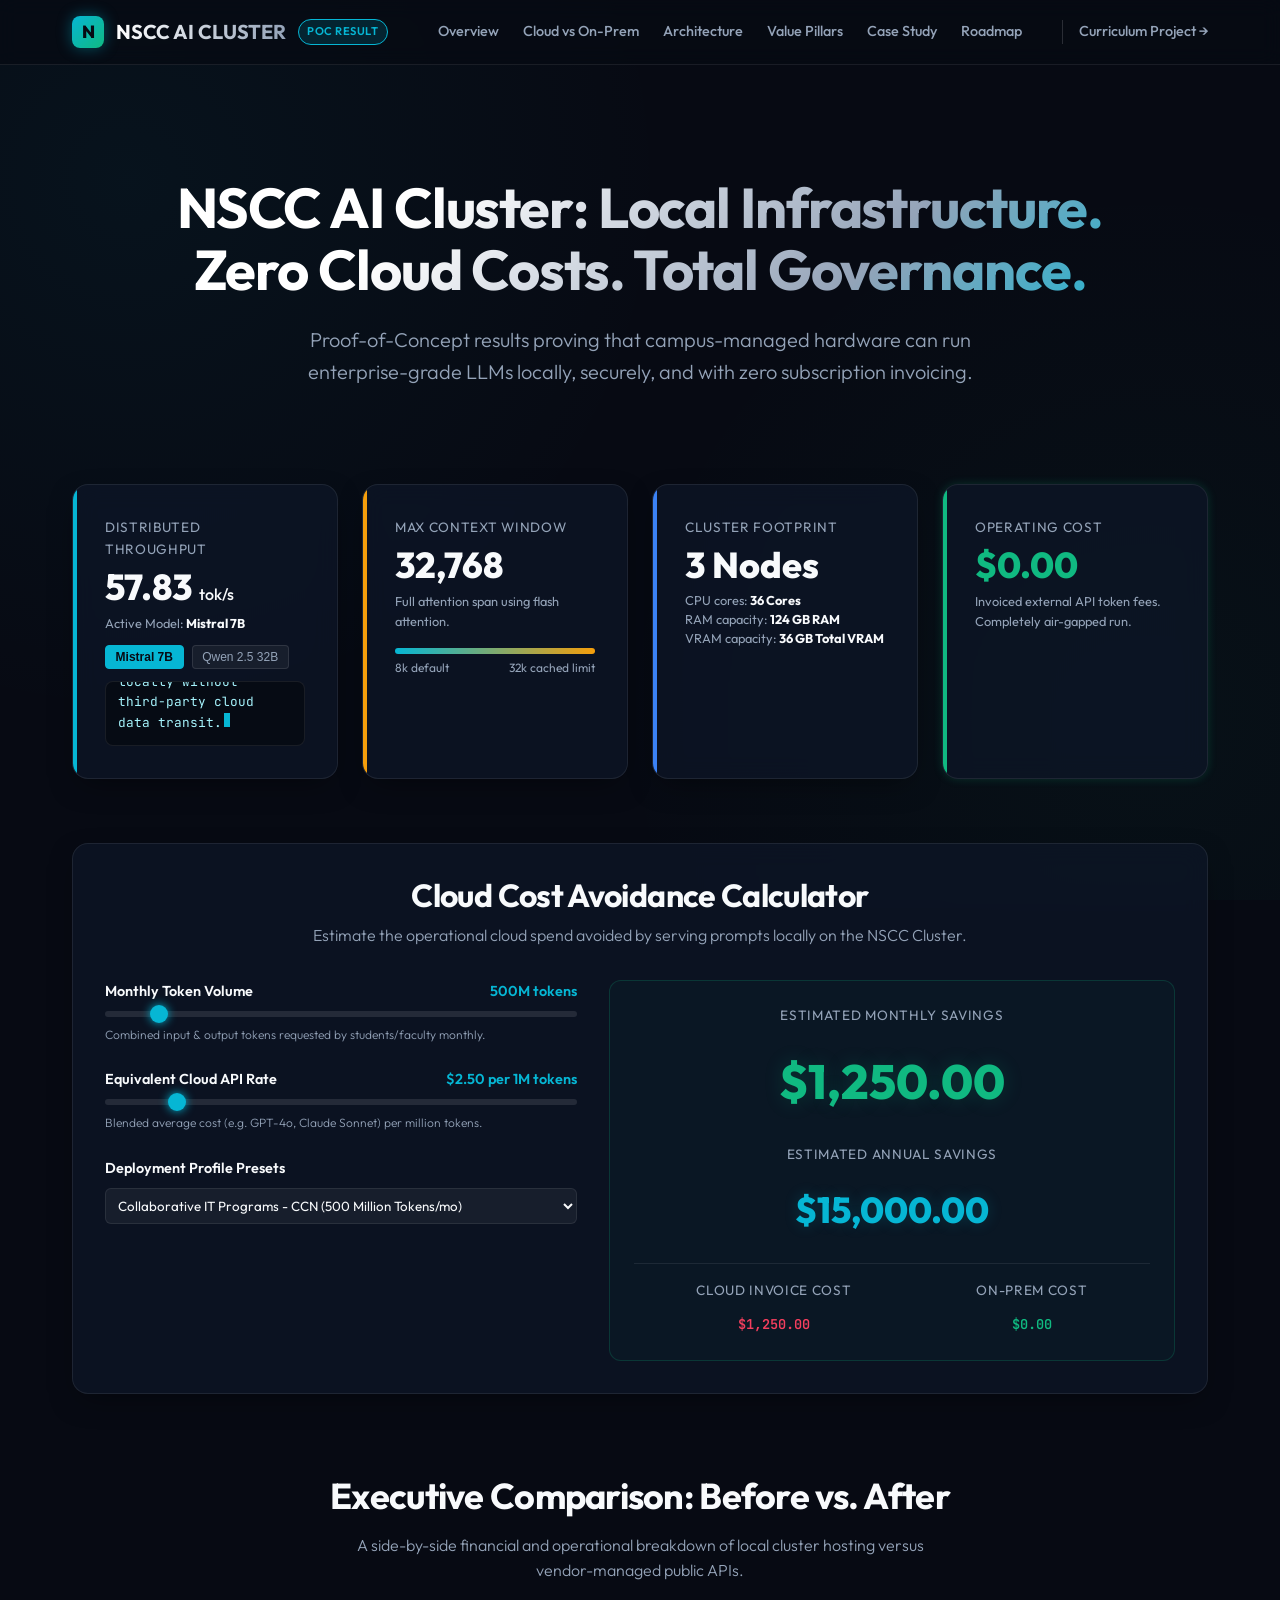
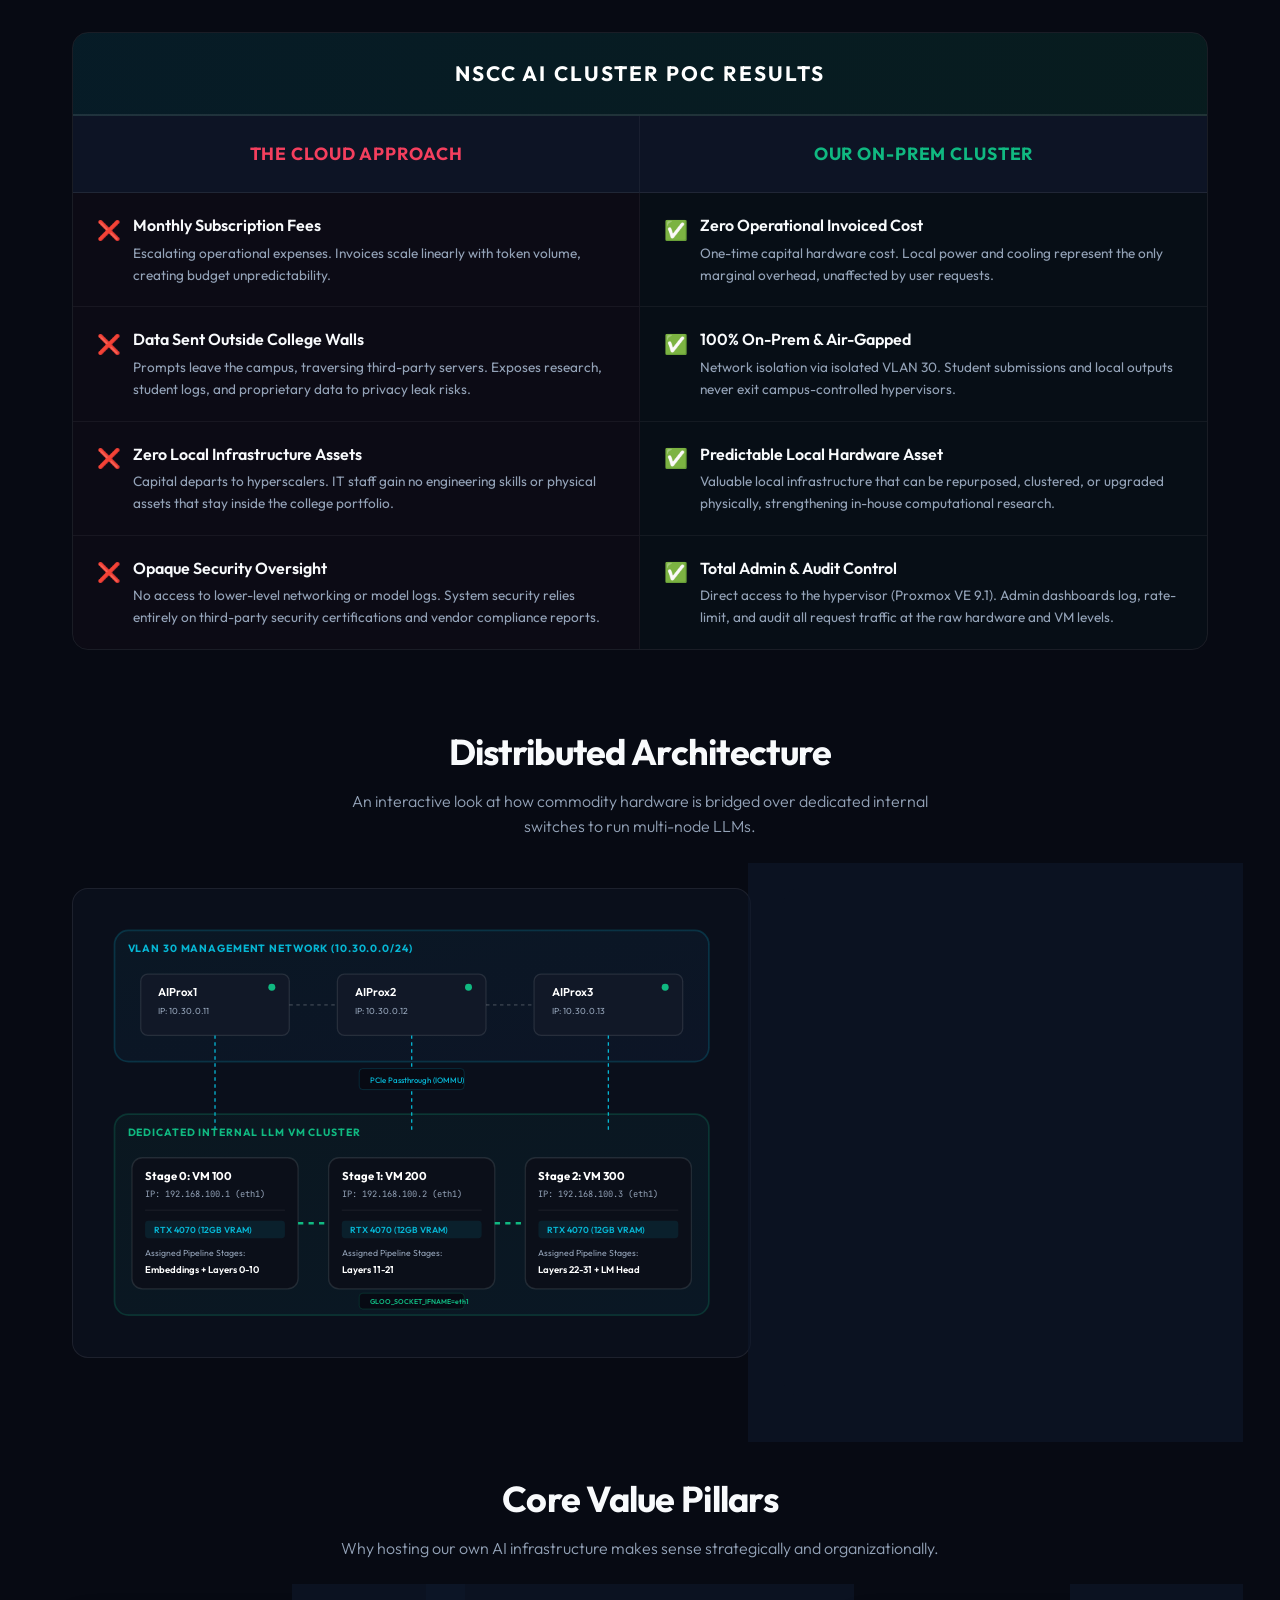
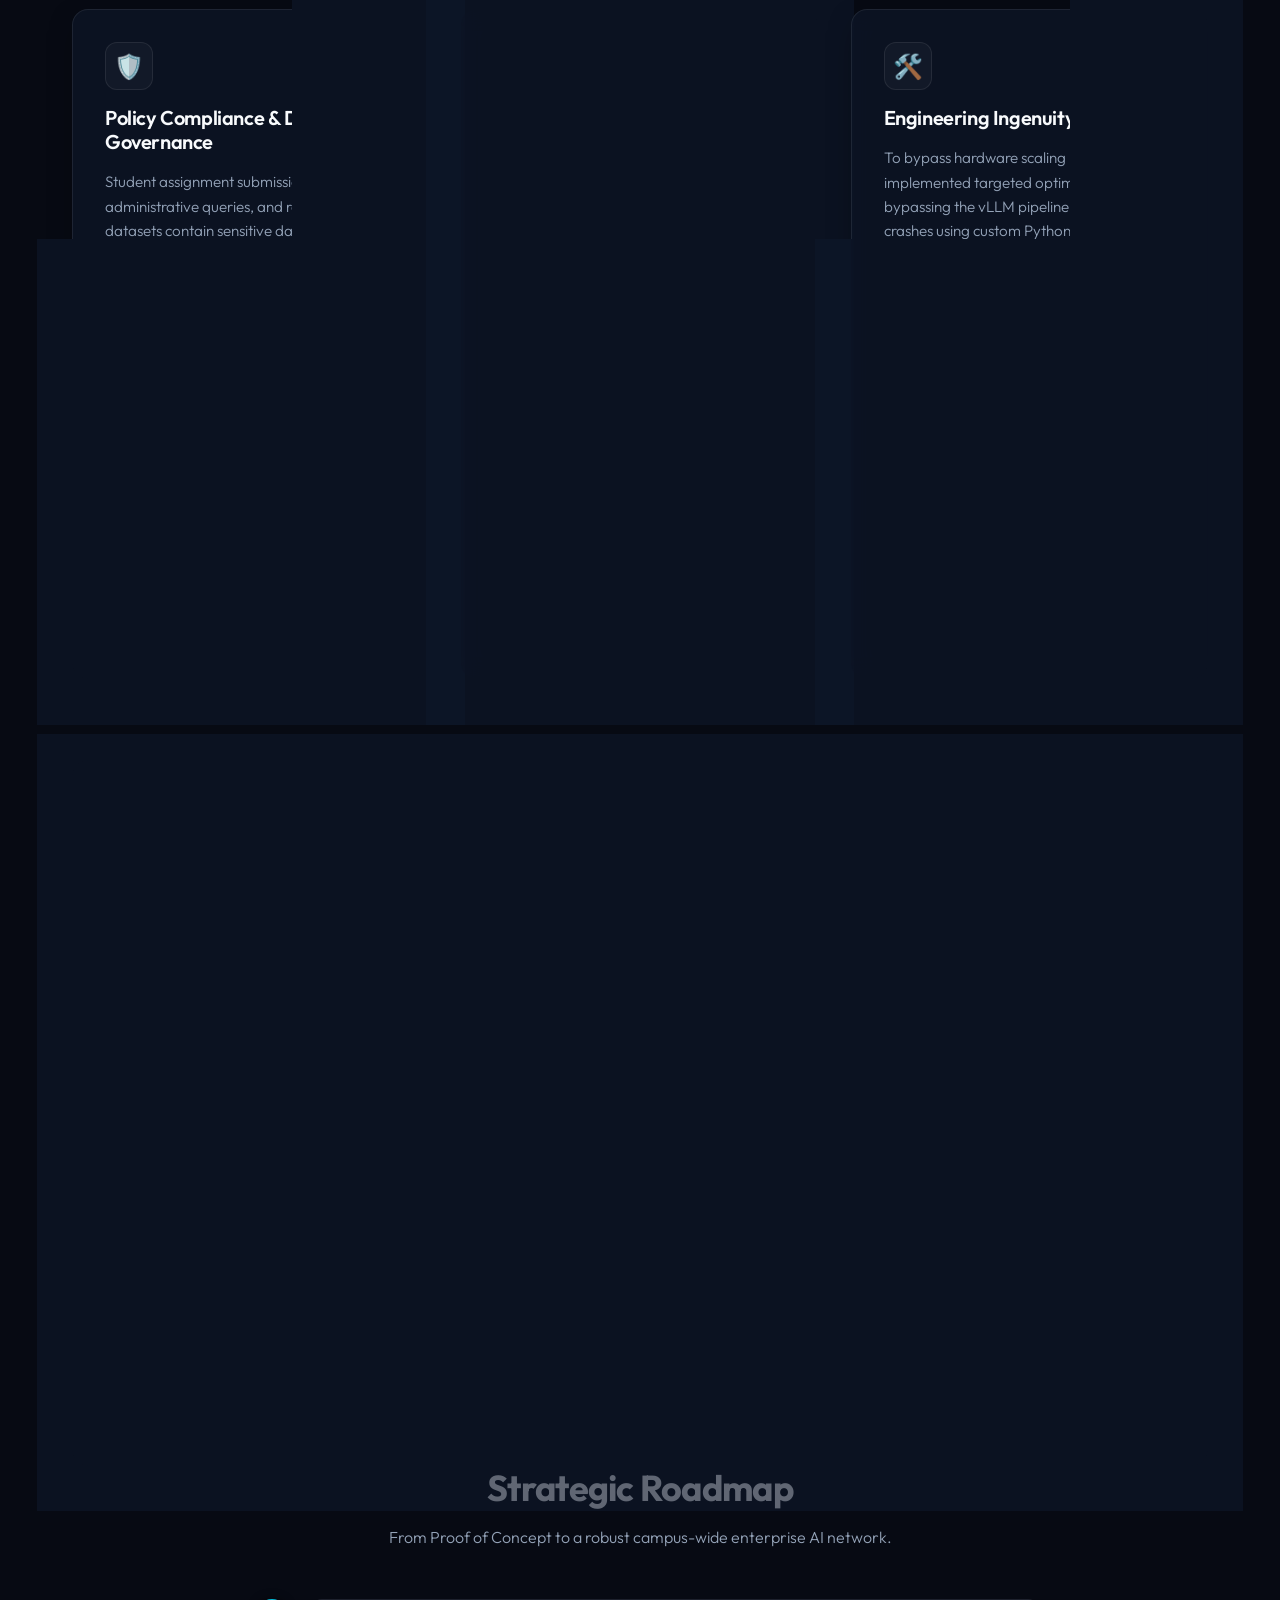
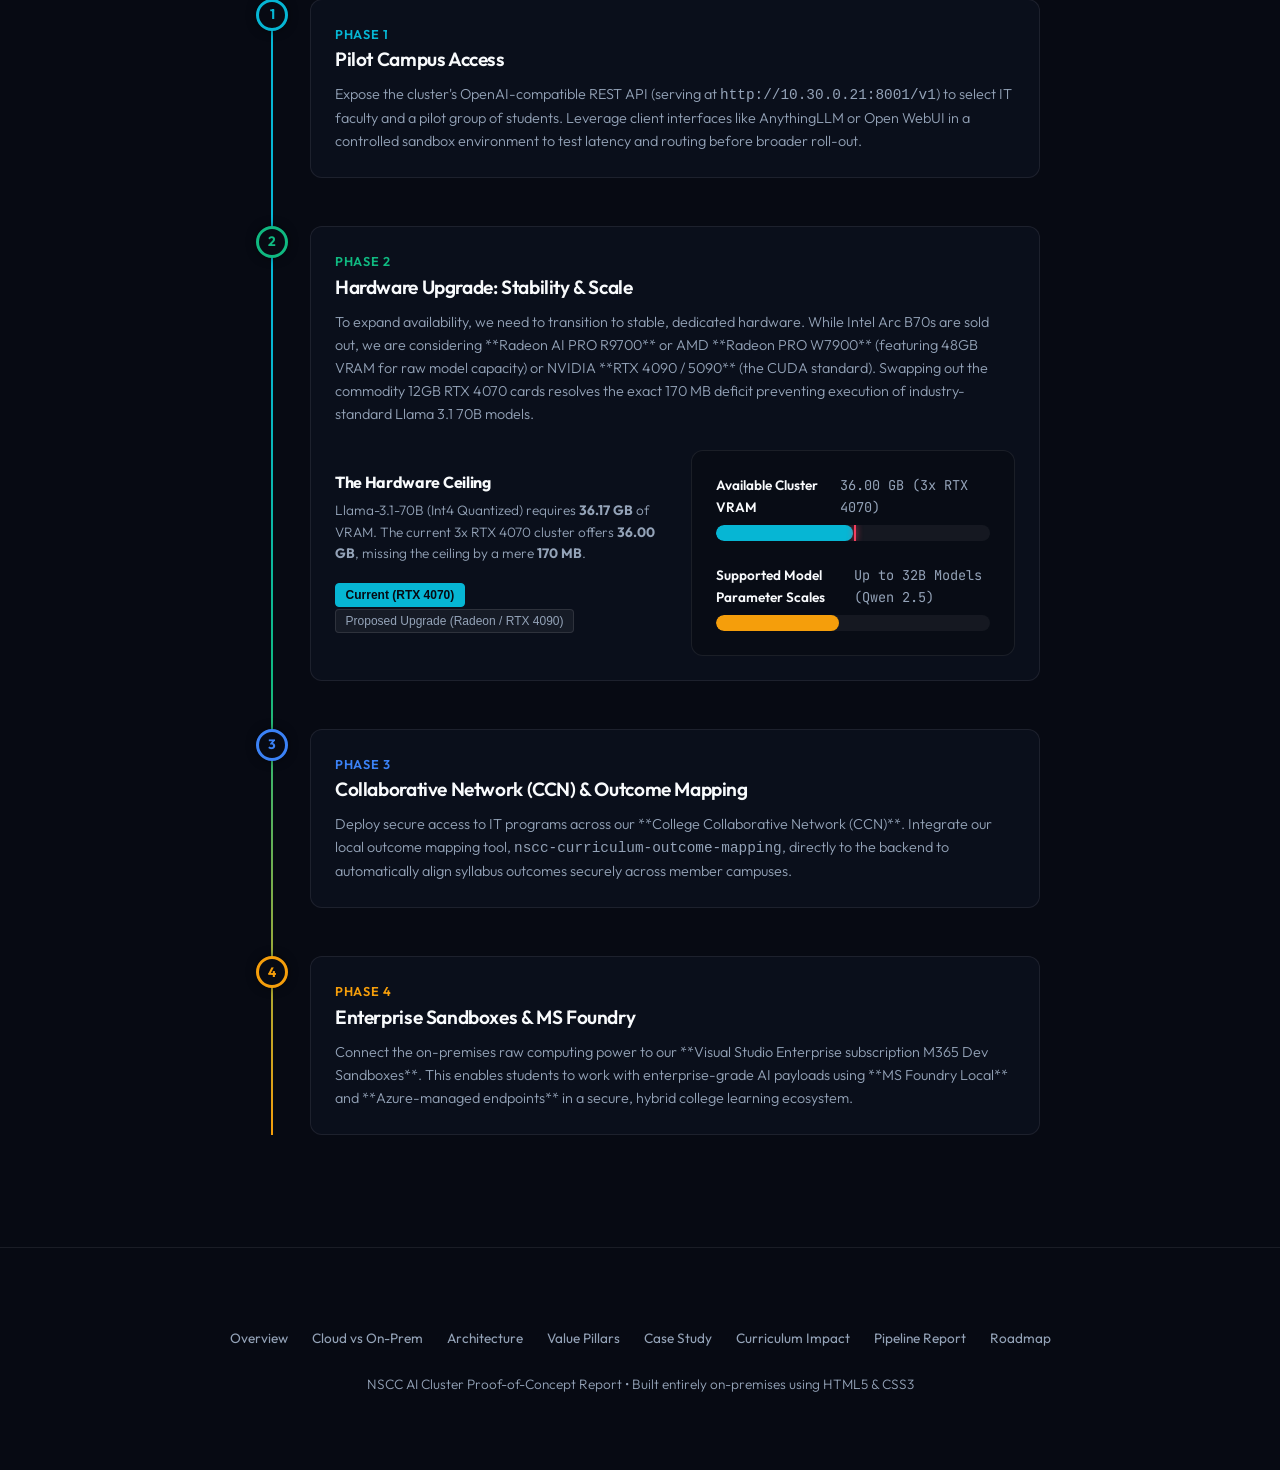
==== commit 1eeae7e8: "nav: split into two distinct site sections with consistent navs AI Cluster site keeps in-page anchor" ====
--- a/index.html
+++ b/index.html
@@ -18,14 +18,13 @@
         <span class="badge-poc">POC Result</span>
       </div>
     <nav>
-      <a href="#stats" class="active">Overview</a>
+      <a href="#stats">Overview</a>
       <a href="#comparison">Cloud vs On-Prem</a>
       <a href="#architecture">Architecture</a>
       <a href="#pillars">Value Pillars</a>
       <a href="#case-study">Case Study</a>
-      <a href="curriculum-dashboard/index.html">Curriculum Impact</a>
-      <a href="reports/accomplishment-report.html">Pipeline Report</a>
       <a href="#roadmap">Roadmap</a>
+      <a href="reports/index.html" style="margin-left:16px; border-left:1px solid rgba(255,255,255,0.15); padding-left:16px;">Curriculum Project →</a>
     </nav>
     </div>
   </header>
